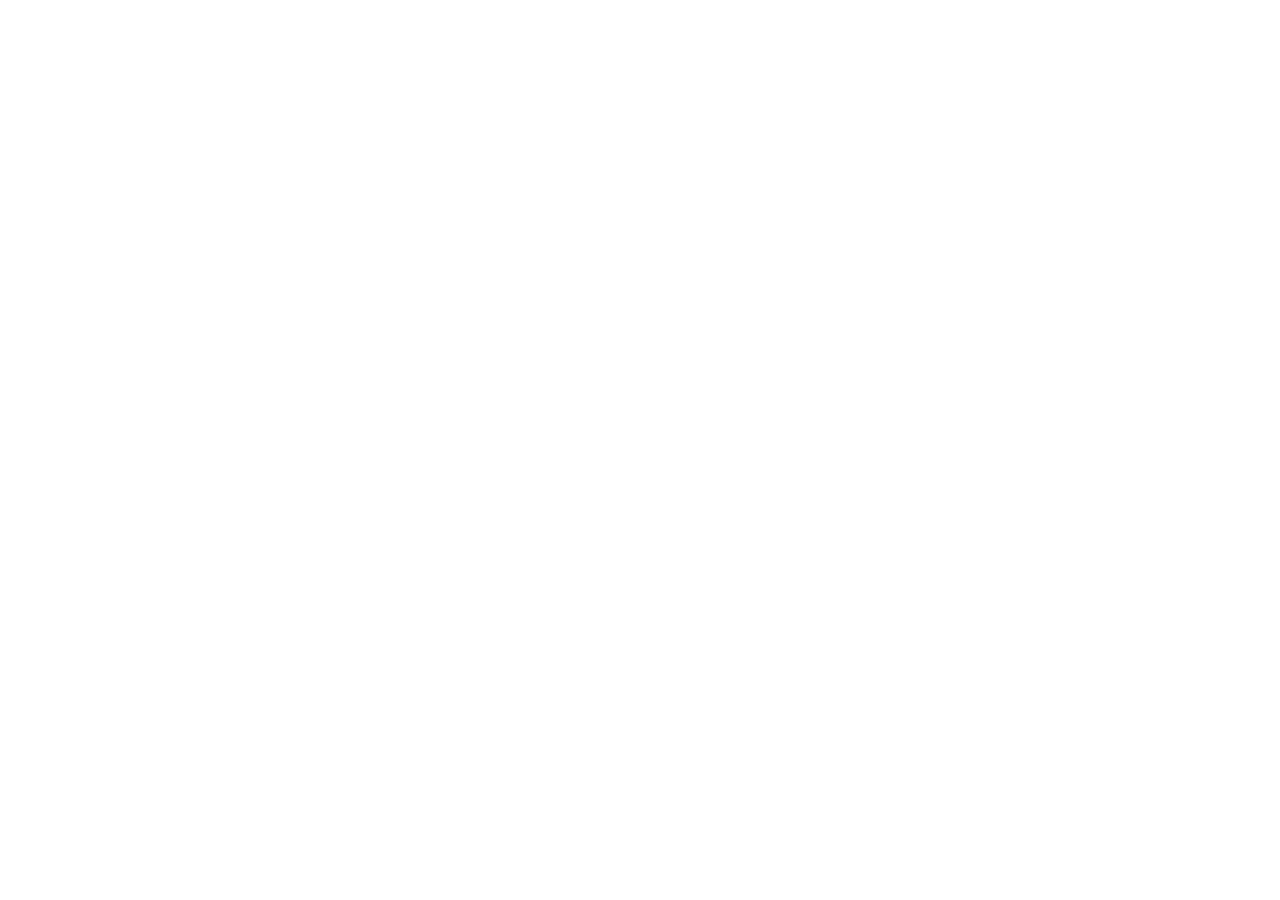
==== Index.html @ d277911b "Nouveau départ" ====
<!DOCTYPE html>
<html lang="fr">
<head>
<meta charset="UTF-8">
<meta name="viewport" content="width=device-width, initial-scale=1.0">
<title>AfriTalent — Accueil</title>
<!-- Bootstrap 5 via CDN : feuille de style -->
<link
href="https://cdn.jsdelivr.net/npm/bootstrap@5.3.0/dist/css/bootstrap.min.css"
rel="stylesheet">
<!-- Votre feuille de style personnelle -->
<link rel="stylesheet" href="css/style.css">
</head>
<body>
<!-- Le contenu de la page sera ajoute ici -->
<!-- Bootstrap 5 via CDN : script JavaScript -->
<script
src="https://cdn.jsdelivr.net/npm/bootstrap@5.3.0/dist/js/bootstrap.bundle.min.js"
></script>
<!-- Votre script JavaScript -->
<script src="js/main.js"></script>
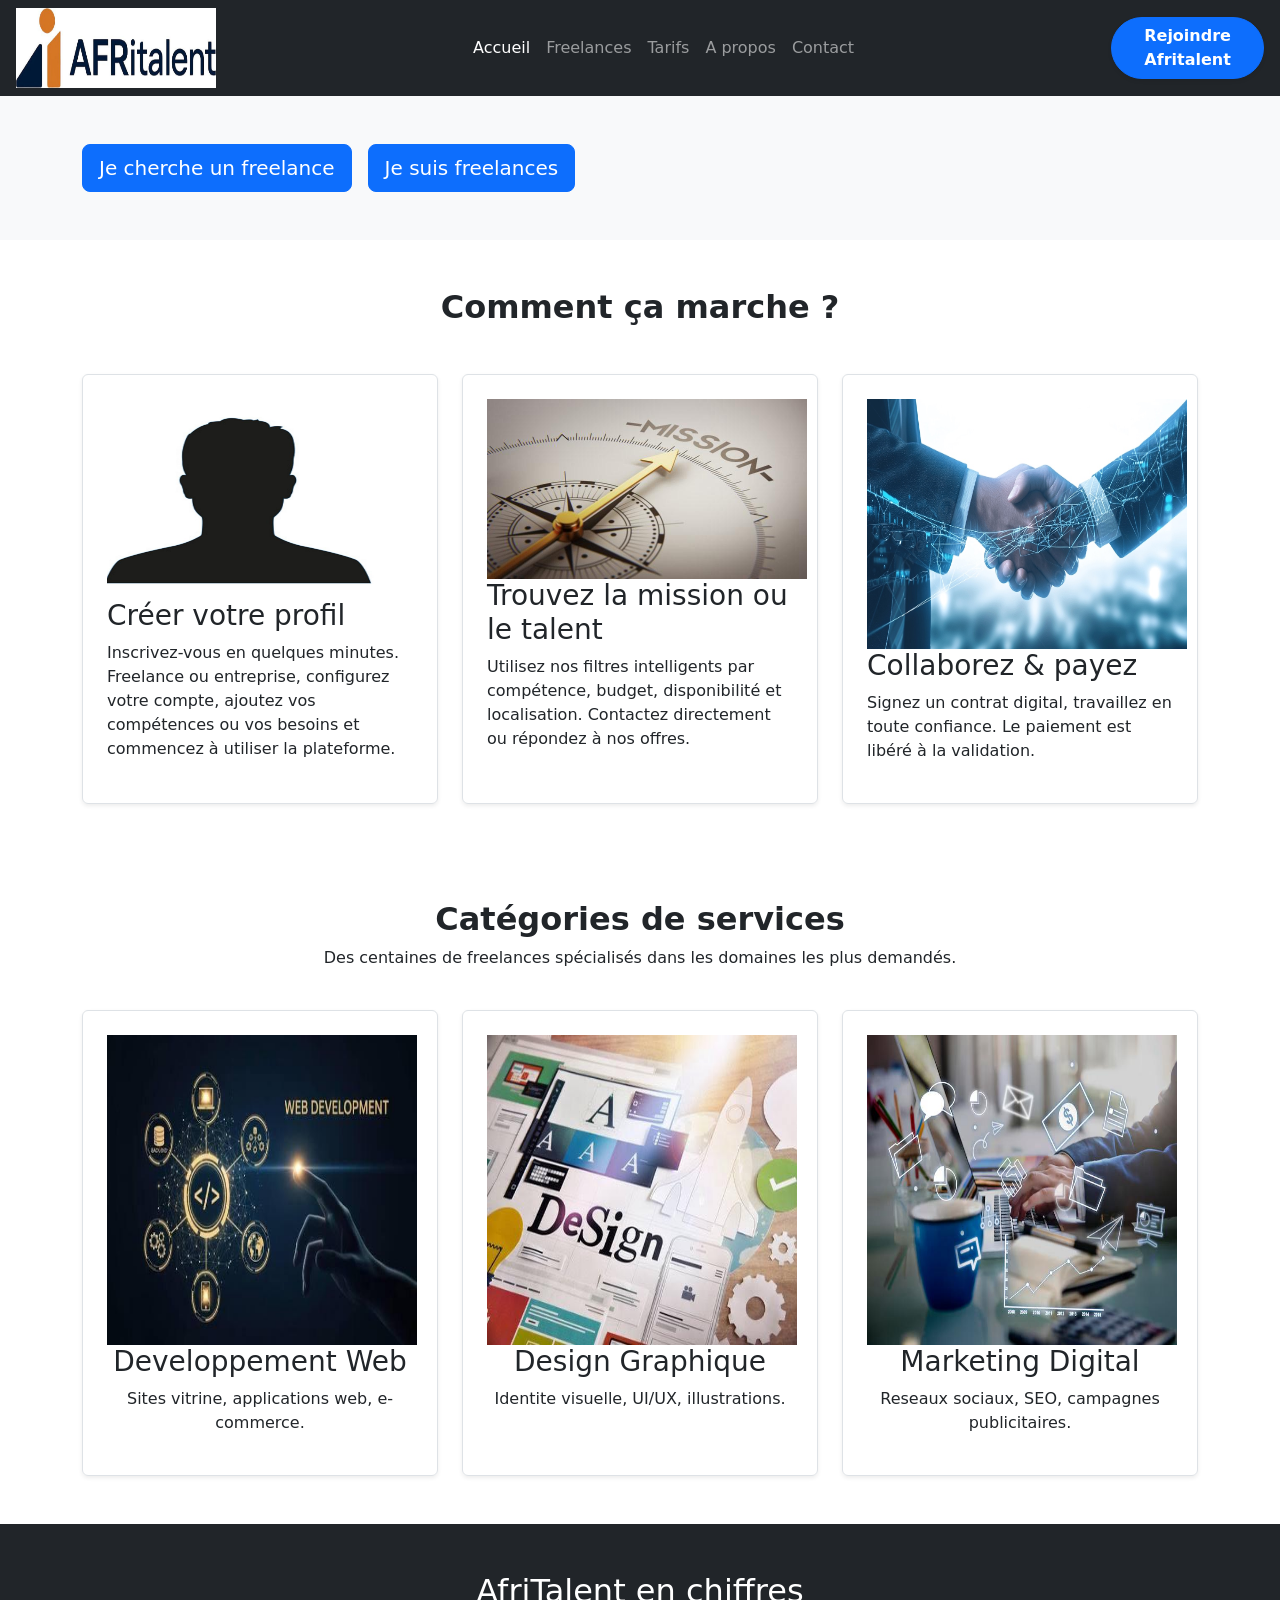
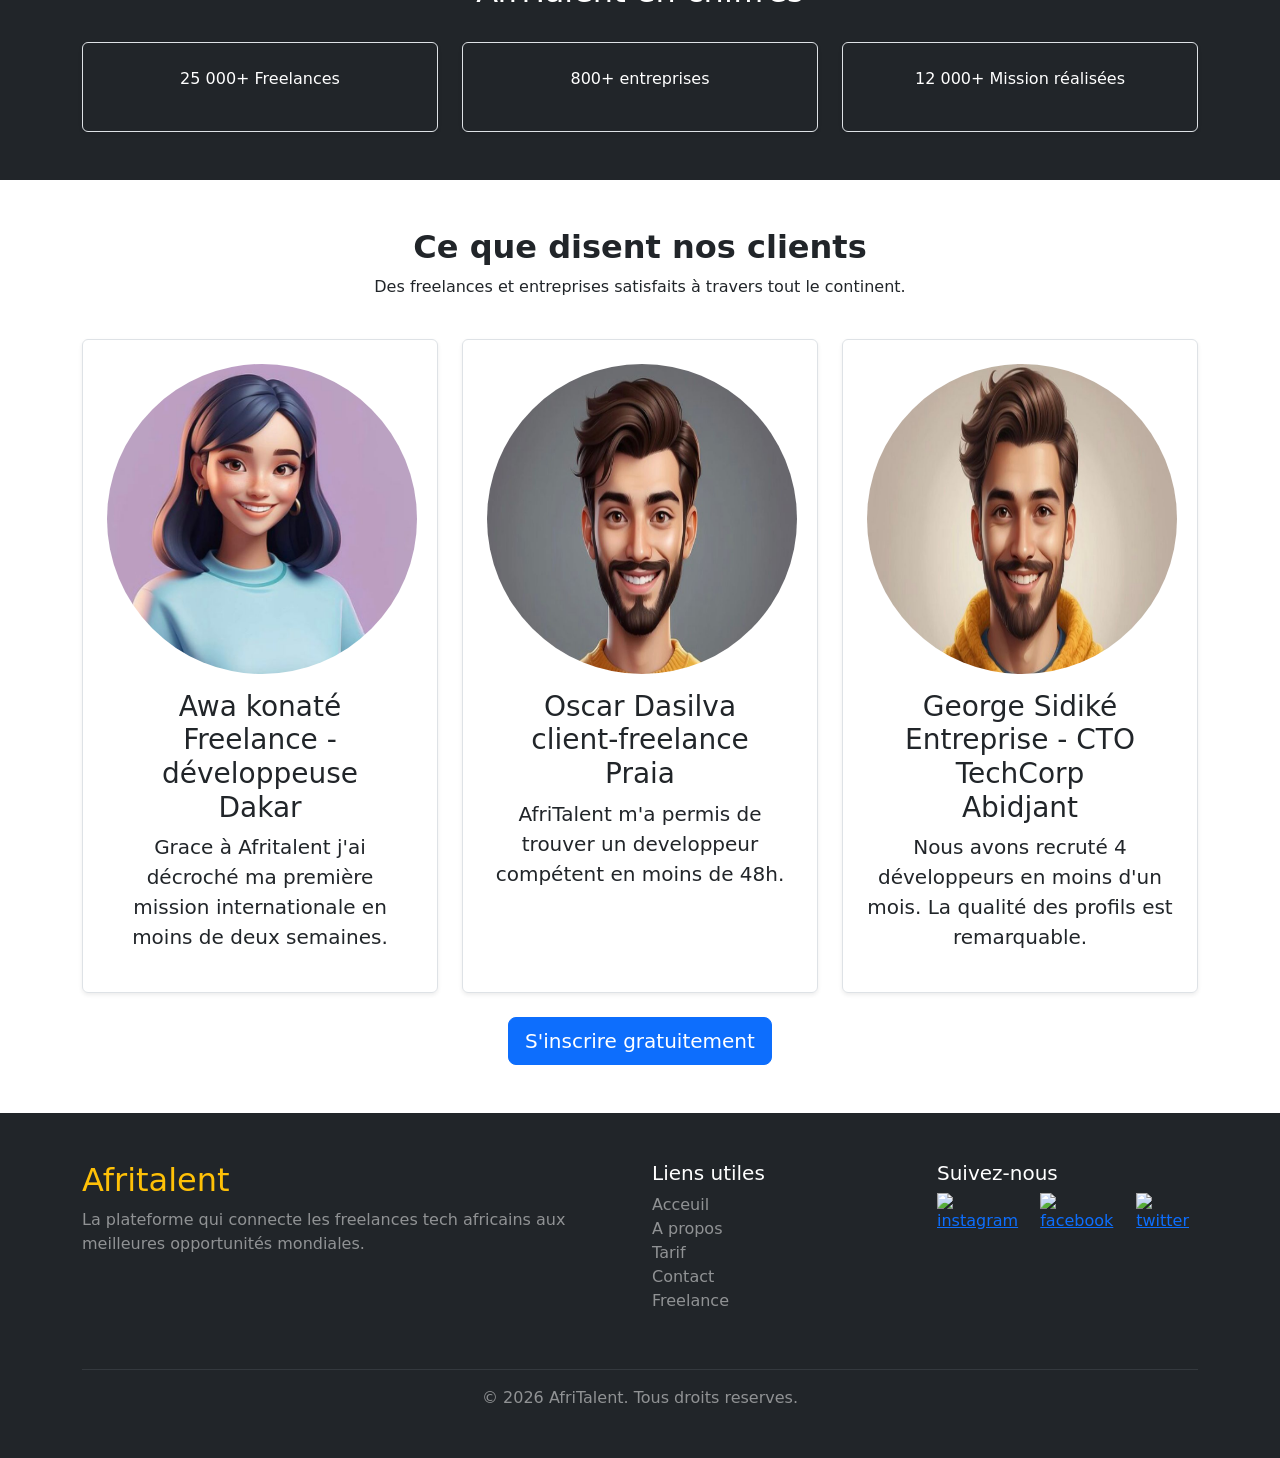
==== commit cdeb19b9: "HTML : structure complète des 5 pages avec sections et contenu texte" ====
--- a/Index.html
+++ b/Index.html
@@ -1,21 +1,249 @@
 <!DOCTYPE html>
 <html lang="fr">
-<head>
-<meta charset="UTF-8">
-<meta name="viewport" content="width=device-width, initial-scale=1.0">
-<title>AfriTalent — Accueil</title>
-<!-- Bootstrap 5 via CDN : feuille de style -->
-<link
-href="https://cdn.jsdelivr.net/npm/bootstrap@5.3.0/dist/css/bootstrap.min.css"
-rel="stylesheet">
-<!-- Votre feuille de style personnelle -->
+<head> 
+<meta charset="UTF-8"> 
+<meta name="viewport" content="width=device-width, initial-scale=1.0"> 
+<title>AfriTalent — Accueil</title> 
+<link href="https://cdn.jsdelivr.net/npm/bootstrap@5.3.0/dist/css/bootstrap.min.css" rel="stylesheet"> 
 <link rel="stylesheet" href="css/style.css">
 </head>
-<body>
-<!-- Le contenu de la page sera ajoute ici -->
-<!-- Bootstrap 5 via CDN : script JavaScript -->
-<script
-src="https://cdn.jsdelivr.net/npm/bootstrap@5.3.0/dist/js/bootstrap.bundle.min.js"
-></script>
-<!-- Votre script JavaScript -->
-<script src="js/main.js"></script>+<body> 
+
+<!-- Navigation Bootstrap commune a toutes les pages --> 
+<nav class="navbar navbar-expand-lg navbar-dark bg-dark">
+<div class="d-flex align-items-center px-3">
+        <img src="image projet/logo.jpeg" alt="image projet/logo.jpeg" width="200" height="80">
+    </div>
+<div class="container"> 
+<button class="navbar-toggler" type="button" 
+data-bs-toggle="collapse" 
+data-bs-target="#navMenu" 
+aria-controls="navMenu" 
+aria-expanded="false" 
+aria-label="Toggle navigation"> 
+<span class="navbar-toggler-icon"></span> 
+</button> 
+<div class="collapse navbar-collapse" id="navMenu"> 
+<ul class="navbar-nav mx-auto"> 
+<li class="nav-item"><a class="nav-link active" href="index.html">Accueil</a></li> 
+<li class="nav-item"><a class="nav-link" href="freelances.html">Freelances</a></li> 
+<li class="nav-item"><a class="nav-link" href="Tarif.html">Tarifs</a></li> 
+<li class="nav-item"><a class="nav-link" href="about.html">A propos</a></li> 
+<li class="nav-item"><a class="nav-link" href="contact.html">Contact</a></li> 
+</ul> 
+</div> 
+</div>
+  
+<div class="px-3">
+        <a href="#" class="btn btn-primary fw-semibold px-4 rounded-pill shadow-sm">Rejoindre Afritalent</a>
+    </div>
+</nav> 
+
+<!-- Contenu principal --> 
+<main> 
+
+<!-- Section Hero : accroche principale --> 
+<section id="hero" class="py-5 bg-light">
+    <div class="container">
+        <div class="row align-items-center g-4">
+
+            <!-- Boutons à gauche -->
+            <div class="col-md-6">
+                <div class="d-flex gap-3">
+                    <a href="freelances.html" class="btn btn-primary btn-lg">Je cherche un freelance</a> 
+                    <button class="btn btn-primary btn-lg">Je suis   freelances</button>
+                </div>
+            </div>
+
+            <!-- Image à droite -->
+            <div class="col-md-6 text-center">
+                <img src="C:\Users\hp\OneDrive\Desktop\image projet\utilisateur2.jpeg" alt="" class="img-fluid rounded">
+            </div>
+
+        </div>
+    </div>
+</section>
+
+<!-- Section Comment ça marche -->
+<section id="comment-ca-marche" class="py-5">
+    <div class="container">
+        <h2 class="text-center mb-4"><strong>Comment ça marche ?</strong></h2>
+        <div class="row g-4 mt-2">
+            <div class="col-md-4">
+                <div class="border rounded p-4 h-100 shadow-sm">
+                    <div>
+                        <img src="image projet/avatar.jpeg" alt="image projet/avatar.jpeg"height="200" width="280">
+                    </div>
+                <h3>Créer votre profil</h3> 
+                <p>Inscrivez-vous en quelques minutes. Freelance ou entreprise, configurez votre compte, ajoutez vos compétences ou vos besoins et commencez à utiliser la plateforme.</p>
+                </div>
+            </div>
+            <div class="col-md-4">
+                        <div class="border rounded p-4 h-100 shadow-sm">
+                            <div>
+                                <img src="image projet/mission.jpeg" alt="image projet/mission.jpeg"widht="200"height="180">
+                            </div>
+                    
+                <h3>Trouvez la mission ou le talent</h3>
+                <p>Utilisez nos filtres intelligents par compétence, budget, disponibilité et localisation. Contactez directement ou répondez à nos offres.</p>
+                </div>
+            </div>
+            <div class="col-md-4">
+                
+                <div class="border rounded p-4 h-100 shadow-sm">
+                    <div>
+                    <img src="image projet/colloboration.png" alt="image projet/colloboration.png"width="320"height="250">
+                </div>
+                <h3>Collaborez &amp; payez</h3>
+                <p>Signez un contrat digital, travaillez en toute confiance. Le paiement est libéré à la validation.</p>
+                </div>
+            </div>
+        </div>
+    </div>
+</section> 
+
+<!-- Section Services --> 
+<section id="services" class="py-5"> 
+<div class="container text-center">
+
+<h2><strong>Catégories de services</strong></h2> 
+<p>Des centaines de freelances spécialisés dans les domaines les plus demandés.</p>
+<div class="row g-4 mt-2"> 
+<div class="col-md-4"> 
+<div class="border rounded p-4 h-100 shadow-sm">
+    <div>
+        <img src="image projet/web dev.jpeg" alt="image projet/web dev.jpeg"width="310"height="310">
+    </div>
+<h3>Developpement Web</h3> 
+<p>Sites vitrine, applications web, e-commerce.</p> 
+</div>
+</div> 
+<div class="col-md-4"> 
+<div class="border rounded p-4 h-100 shadow-sm">
+    <div>
+        <img src="image projet/design.jpeg" alt="image projet/design.jpeg"width="310"height="310">
+    </div>
+<h3>Design Graphique</h3> 
+<p>Identite visuelle, UI/UX, illustrations.</p> 
+</div>
+</div> 
+<div class="col-md-4"> 
+<div class="border rounded p-4 h-100 shadow-sm">
+    <div>
+        <img src="image projet/marketing.jpeg" alt="image projet/marketing.jpeg"width="310"height="310">
+    </div>
+<h3>Marketing Digital</h3> 
+<p>Reseaux sociaux, SEO, campagnes publicitaires.</p> 
+</div>
+</div> 
+</div> 
+</div> 
+</section> 
+
+<!-- Section Statistiques --> 
+<section id="statistiques" class="py-5 bg-dark text-white"> 
+<div class="container"> 
+<h2 class="text-center">AfriTalent en chiffres</h2> 
+<div class="row text-center g-4 mt-2"> 
+<div class="col-md-4"><div class="border rounded p-4 h-100 shadow-sm"><p>25 000+ Freelances</p></div></div> 
+<div class="col-md-4"><div class="border rounded p-4 h-100 shadow-sm"><p>800+ entreprises</p></div></div> 
+<div class="col-md-4"><div class="border rounded p-4 h-100 shadow-sm"><p>12 000+ Mission réalisées</p></div></div> 
+</div> 
+</div> 
+</section> 
+
+<!-- Section Temoignages --> 
+<section id="temoignages" class="py-5"> 
+<div class="container text-center"> 
+<h2><strong>Ce que disent nos clients</strong></h2> 
+<p>Des freelances et entreprises satisfaits à travers tout le continent.</p>
+<blockquote class="blockquote">
+    <div class="row g-4 mt-2">
+        <div class="col-md-4">
+            <div class="border rounded p-4 h-100 shadow-sm">
+                <div>
+                    <img src="image projet/user3.jpeg" alt="image projet/user3.jpeg"width="310" height="310" class="rounded-circle mb-3">
+                </div>
+            <h3>Awa konaté <br> Freelance - développeuse <br> Dakar</h3>
+            <p>Grace à Afritalent j'ai décroché ma première mission internationale en moins de deux semaines.</p>
+            </div>
+        </div>
+        <div class="col-md-4">
+          
+            <div class="border rounded p-4 h-100 shadow-sm">
+                  <div>
+                <img src="image projet/user4.jpeg" alt="image projet/user4.jpeg"width="310" height="310" class="rounded-circle mb-3">
+            </div>
+            <h3>Oscar Dasilva <br> client-freelance <br> Praia</h3>
+            <p>AfriTalent m'a permis de trouver un developpeur compétent en moins de 48h.</p>
+            </div>
+        </div>
+        <div class="col-md-4">
+            <div class="border rounded p-4 h-100 shadow-sm">
+                <div>
+                    <img src="image projet/user2.jpeg" alt="image projet/user2.jpeg"width="310" height="310"class="rounded-circle mb-3" >
+                </div>
+            <h3>George  Sidiké <br> Entreprise - CTO TechCorp <br> Abidjant</h3>
+            <p>Nous avons recruté 4 développeurs en moins d'un mois. La qualité des profils est remarquable.</p>
+            </div>
+        </div>
+    </div>
+</blockquote>
+<div class="mt-4">
+        <button class="btn btn-primary btn-lg">S'inscrire gratuitement</button>
+    </div>
+</div>    
+</section>
+
+</main> 
+
+<!-- Pied de page --> 
+<footer class="bg-dark text-white py-5"> 
+<div class="container">
+    <div class="row">
+
+        <!-- AfriTalent description - pas en grid interne -->
+        <div class="col-lg-6 mb-4">
+            <h2 class="text-warning">Afritalent</h2>
+            <p class="text-white-50">La plateforme qui connecte les freelances tech africains aux meilleures opportunités mondiales.</p>
+        </div>
+
+        <!-- Liens utiles - pas en grid interne -->
+        <div class="col-lg-3 mb-4">
+            <h3 class="h5">Liens utiles</h3>
+            <ul class="list-unstyled">
+                <li><a href="Index.html" class="text-white-50 text-decoration-none">Acceuil</a></li>
+                <li><a href="About.html" class="text-white-50 text-decoration-none">A propos</a></li>
+                <li><a href="Tarif.html" class="text-white-50 text-decoration-none">Tarif</a></li>
+                <li><a href="Contact.html" class="text-white-50 text-decoration-none">Contact</a></li>
+                <li><a href="Freelances.html" class="text-white-50 text-decoration-none">Freelance</a></li>
+            </ul>
+        </div>
+
+        <!-- Réseaux sociaux -->
+        <div class="col-lg-3 mb-4">
+            <h3 class="h5">Suivez-nous</h3>
+            <div class="d-flex gap-3 mt-2">
+                <a href="https://www.instagram.com" target="_blank">
+                    <img src="https://tse4.mm.bing.net/th/id/OIP.JtmXSh_uyZBaTg1eXd-NtgHaHa?rs=1&pid=ImgDetMain&o=7&rm=3" alt="instagram" width="28" height="28">
+                </a>
+                <a href="https://www.facebook.com" target="_blank">
+                    <img src="https://static.vecteezy.com/system/resources/previews/025/734/144/non_2x/social-media-icon-free-png.png" alt="facebook" width="28" height="28">
+                </a>
+                <a href="https://www.twitter.com" target="_blank">
+                    <img src="https://static.vecteezy.com/system/resources/previews/018/930/745/original/twitter-logo-twitter-icon-transparent-free-free-png.png" alt="twitter" width="28" height="28">
+                </a>
+            </div>
+        </div>
+
+    </div>
+    <hr class="border-secondary">
+    <p class="text-center text-white-50 mb-0">&copy; 2026 AfriTalent. Tous droits reserves.</p> 
+</div>
+</footer> 
+
+<script src="https://cdn.jsdelivr.net/npm/bootstrap@5.3.0/dist/js/bootstrap.bundle.min.js"></script> 
+<script src="js/main.js"></script>
+
+</body>
+</html>
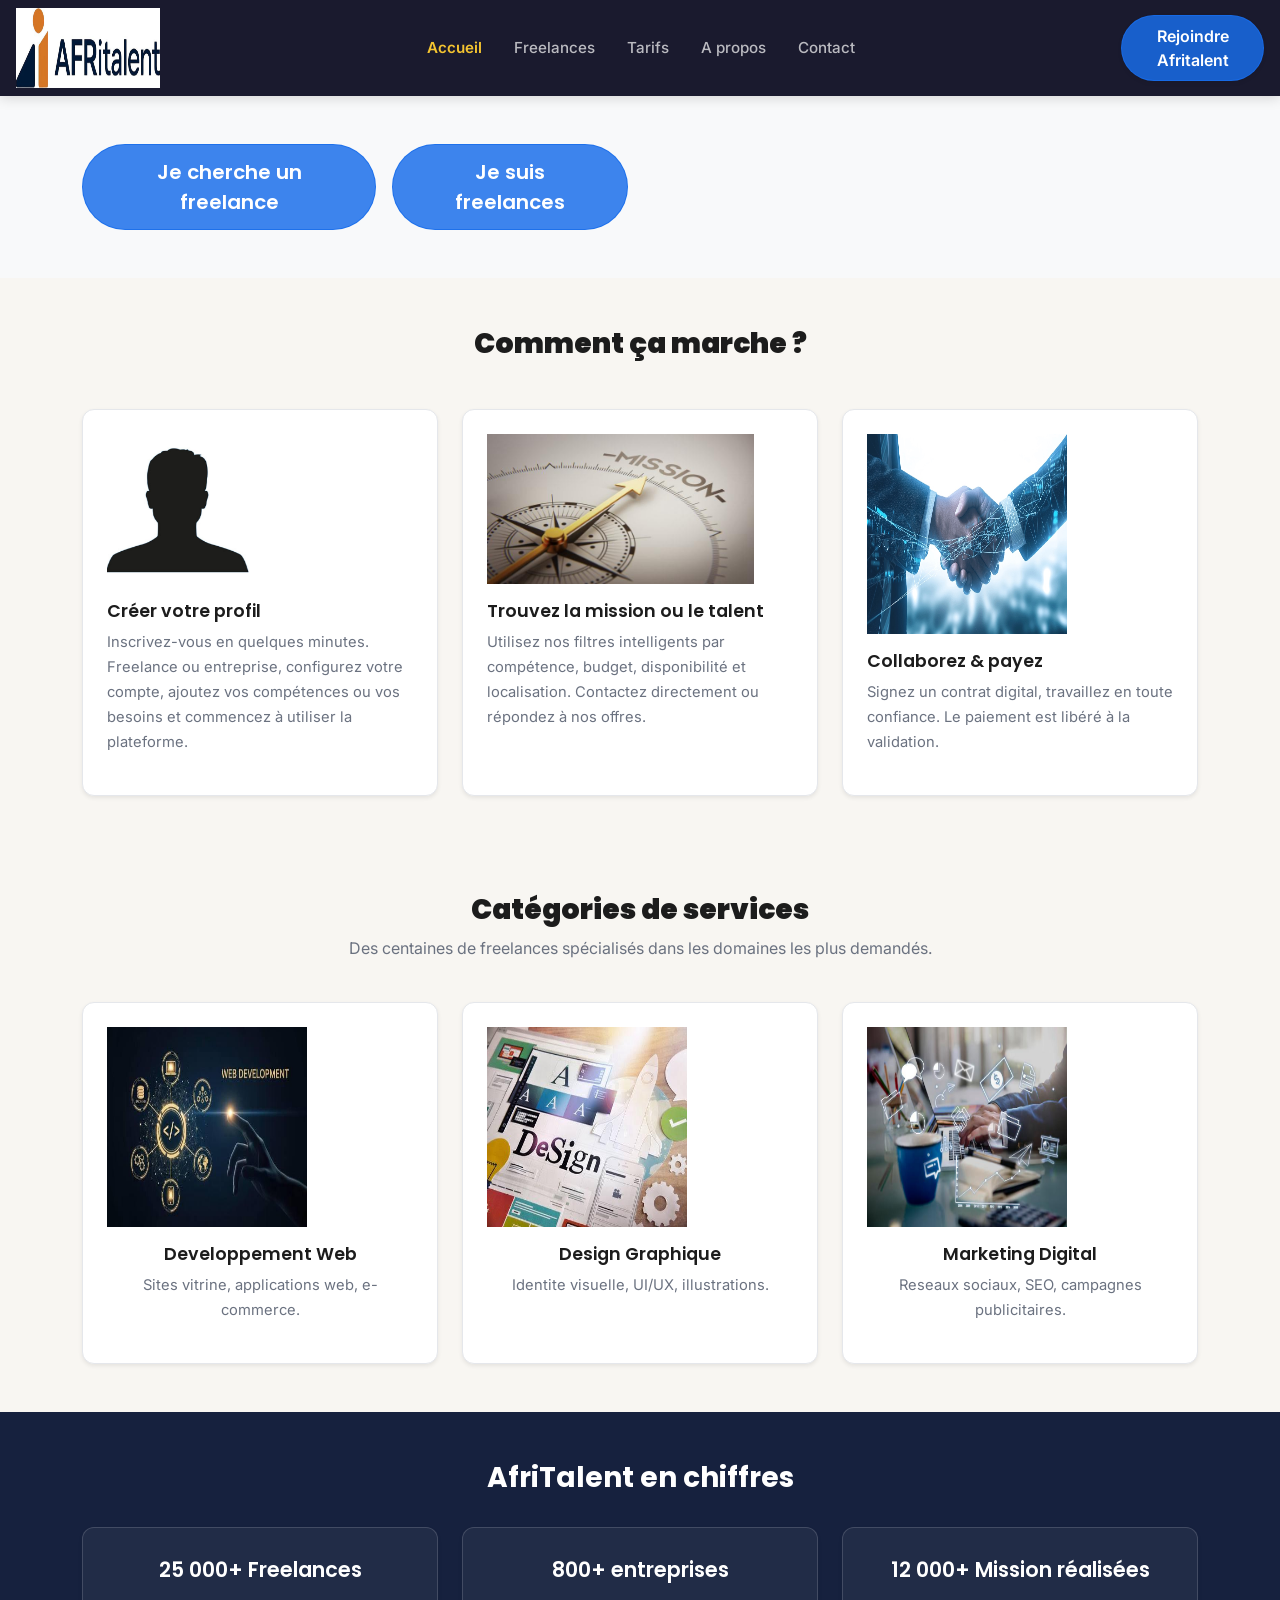
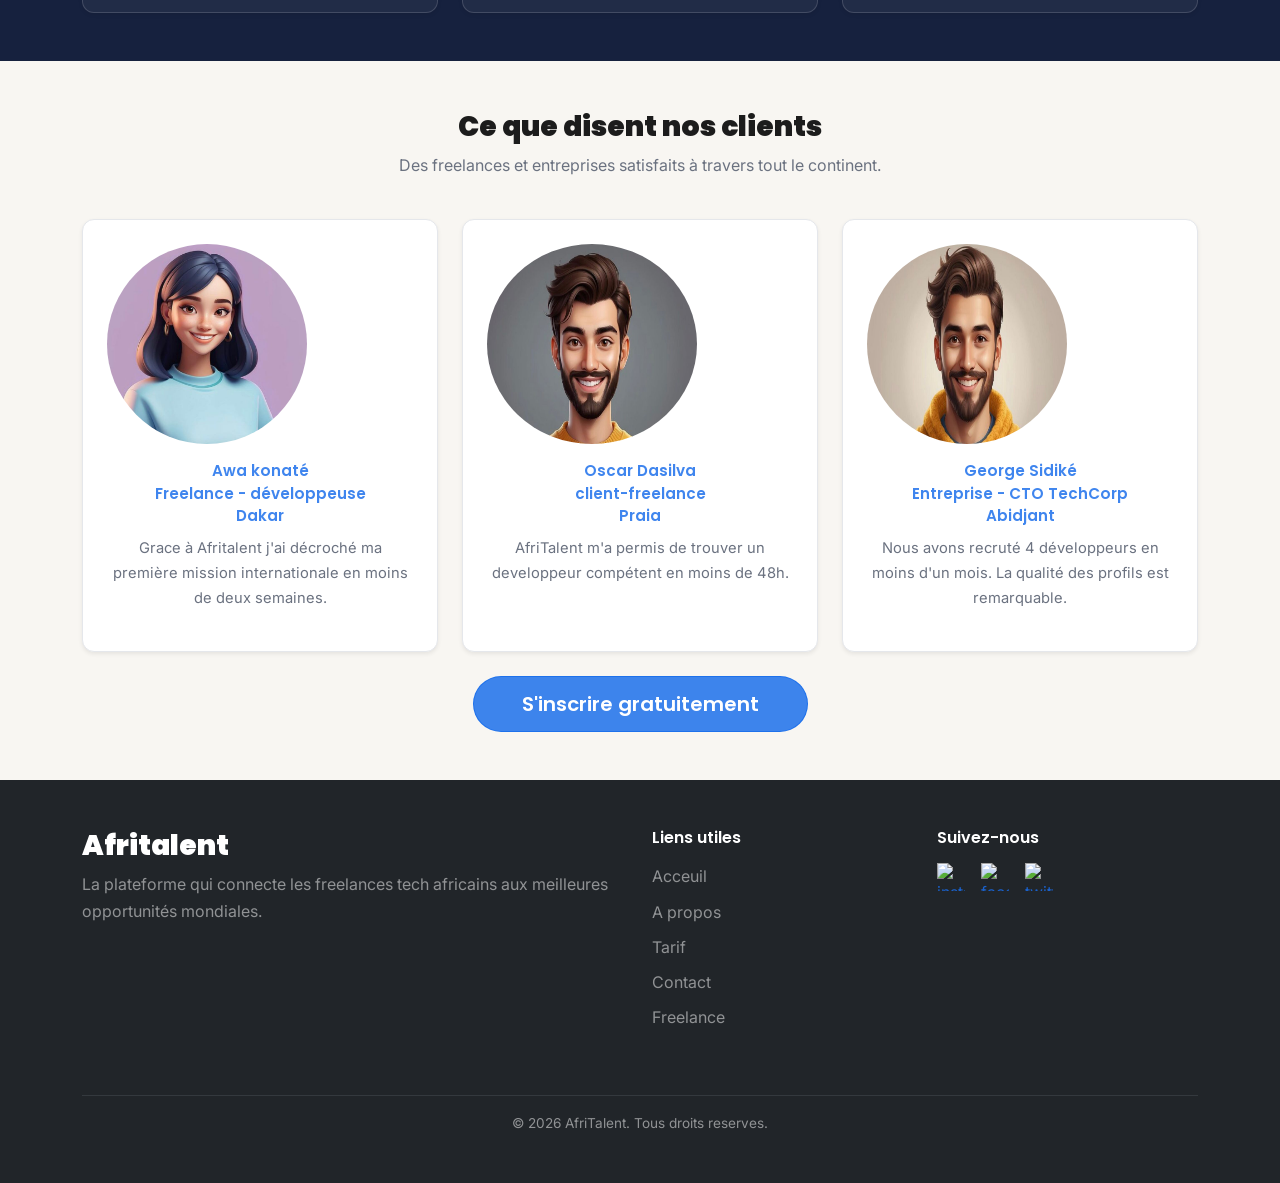
==== commit 35ac0a4d: "Mon message de commit" ====
--- a/Index.html
+++ b/Index.html
@@ -66,33 +66,42 @@
 
 <!-- Section Comment ça marche -->
 <section id="comment-ca-marche" class="py-5">
+    
     <div class="container">
-        <h2 class="text-center mb-4"><strong>Comment ça marche ?</strong></h2>
+        <h2 class="text-center mb-4"><strong >Comment ça marche ?</strong></h2>
         <div class="row g-4 mt-2">
             <div class="col-md-4">
                 <div class="border rounded p-4 h-100 shadow-sm">
-                    <div>
-                        <img src="image projet/avatar.jpeg" alt="image projet/avatar.jpeg"height="200" width="280">
+                    <div class="gird">
+                    <div class="profil">
+                    
+                        
+                        <img src="image projet/avatar.jpeg" alt="image projet/avatar.jpeg"height="150" width="150">
                     </div>
                 <h3>Créer votre profil</h3> 
                 <p>Inscrivez-vous en quelques minutes. Freelance ou entreprise, configurez votre compte, ajoutez vos compétences ou vos besoins et commencez à utiliser la plateforme.</p>
                 </div>
             </div>
+            </div>
+            
             <div class="col-md-4">
-                        <div class="border rounded p-4 h-100 shadow-sm">
-                            <div>
-                                <img src="image projet/mission.jpeg" alt="image projet/mission.jpeg"widht="200"height="180">
-                            </div>
-                    
+                <div class="border rounded p-4 h-100 shadow-sm">
+                    <div class="gird">
+                    <div>
+                              
+                      <img src="image projet/mission.jpeg" alt="image projet/mission.jpeg"widht="150"height="150">
+                      </div>
+                            
                 <h3>Trouvez la mission ou le talent</h3>
                 <p>Utilisez nos filtres intelligents par compétence, budget, disponibilité et localisation. Contactez directement ou répondez à nos offres.</p>
                 </div>
             </div>
+            </div>
             <div class="col-md-4">
-                
                 <div class="border rounded p-4 h-100 shadow-sm">
-                    <div>
-                    <img src="image projet/colloboration.png" alt="image projet/colloboration.png"width="320"height="250">
+                    <div class="gird">
+                    <div class="profil">
+                    <img src="image projet/colloboration.png" alt="image projet/colloboration.png"width="200"height="200">
                 </div>
                 <h3>Collaborez &amp; payez</h3>
                 <p>Signez un contrat digital, travaillez en toute confiance. Le paiement est libéré à la validation.</p>
@@ -100,50 +109,60 @@
             </div>
         </div>
     </div>
+    </div>
+    
 </section> 
 
 <!-- Section Services --> 
 <section id="services" class="py-5"> 
 <div class="container text-center">
+    
 
 <h2><strong>Catégories de services</strong></h2> 
 <p>Des centaines de freelances spécialisés dans les domaines les plus demandés.</p>
 <div class="row g-4 mt-2"> 
 <div class="col-md-4"> 
 <div class="border rounded p-4 h-100 shadow-sm">
+    <div class="gird">
     <div>
-        <img src="image projet/web dev.jpeg" alt="image projet/web dev.jpeg"width="310"height="310">
+        <img src="image projet/web dev.jpeg" alt="image projet/web dev.jpeg"width="200"height="200">
     </div>
 <h3>Developpement Web</h3> 
 <p>Sites vitrine, applications web, e-commerce.</p> 
 </div>
 </div> 
+</div>
 <div class="col-md-4"> 
 <div class="border rounded p-4 h-100 shadow-sm">
+    <div class="gird">
     <div>
-        <img src="image projet/design.jpeg" alt="image projet/design.jpeg"width="310"height="310">
+        <img src="image projet/design.jpeg" alt="image projet/design.jpeg"width="200"height="200">
     </div>
 <h3>Design Graphique</h3> 
 <p>Identite visuelle, UI/UX, illustrations.</p> 
 </div>
 </div> 
+</div>
 <div class="col-md-4"> 
 <div class="border rounded p-4 h-100 shadow-sm">
+    <div class="gird">
     <div>
-        <img src="image projet/marketing.jpeg" alt="image projet/marketing.jpeg"width="310"height="310">
+        <img src="image projet/marketing.jpeg" alt="image projet/marketing.jpeg"width="200"height="200">
     </div>
 <h3>Marketing Digital</h3> 
 <p>Reseaux sociaux, SEO, campagnes publicitaires.</p> 
 </div>
 </div> 
 </div> 
+</div> 
+</div>
 </div> 
 </section> 
 
 <!-- Section Statistiques --> 
 <section id="statistiques" class="py-5 bg-dark text-white"> 
 <div class="container"> 
-<h2 class="text-center">AfriTalent en chiffres</h2> 
+<h2 class="text-center" style="color:white;">AfriTalent en chiffres</h2> 
 <div class="row text-center g-4 mt-2"> 
 <div class="col-md-4"><div class="border rounded p-4 h-100 shadow-sm"><p>25 000+ Freelances</p></div></div> 
 <div class="col-md-4"><div class="border rounded p-4 h-100 shadow-sm"><p>800+ entreprises</p></div></div> 
@@ -161,31 +180,38 @@
     <div class="row g-4 mt-2">
         <div class="col-md-4">
             <div class="border rounded p-4 h-100 shadow-sm">
+                <div class="gird">
                 <div>
-                    <img src="image projet/user3.jpeg" alt="image projet/user3.jpeg"width="310" height="310" class="rounded-circle mb-3">
+                    <img src="image projet/user3.jpeg" alt="image projet/user3.jpeg"width="200" height="200" class="rounded-circle mb-3">
                 </div>
             <h3>Awa konaté <br> Freelance - développeuse <br> Dakar</h3>
             <p>Grace à Afritalent j'ai décroché ma première mission internationale en moins de deux semaines.</p>
             </div>
+        </div>
         </div>
         <div class="col-md-4">
           
             <div class="border rounded p-4 h-100 shadow-sm">
+                <div class="gird">
                   <div>
-                <img src="image projet/user4.jpeg" alt="image projet/user4.jpeg"width="310" height="310" class="rounded-circle mb-3">
+                <img src="image projet/user4.jpeg" alt="image projet/user4.jpeg"width="210" height="200" class="rounded-circle mb-3">
             </div>
             <h3>Oscar Dasilva <br> client-freelance <br> Praia</h3>
             <p>AfriTalent m'a permis de trouver un developpeur compétent en moins de 48h.</p>
             </div>
         </div>
+        </div>
         <div class="col-md-4">
             <div class="border rounded p-4 h-100 shadow-sm">
+                <div class="gird">
+                                 
                 <div>
-                    <img src="image projet/user2.jpeg" alt="image projet/user2.jpeg"width="310" height="310"class="rounded-circle mb-3" >
+                    <img src="image projet/user2.jpeg" alt="image projet/user2.jpeg"width="200" height="200"class="rounded-circle mb-3" >
                 </div>
             <h3>George  Sidiké <br> Entreprise - CTO TechCorp <br> Abidjant</h3>
             <p>Nous avons recruté 4 développeurs en moins d'un mois. La qualité des profils est remarquable.</p>
             </div>
+        </div>
         </div>
     </div>
 </blockquote>
@@ -204,7 +230,7 @@
 
         <!-- AfriTalent description - pas en grid interne -->
         <div class="col-lg-6 mb-4">
-            <h2 class="text-warning">Afritalent</h2>
+            <h2 class="text-warning"><strong style="color: white;">Afritalent</strong></h2>
             <p class="text-white-50">La plateforme qui connecte les freelances tech africains aux meilleures opportunités mondiales.</p>
         </div>
 
--- a/css/style.css
+++ b/css/style.css
@@ -0,0 +1,238 @@
+@import url('https://fonts.googleapis.com/css2?family=Poppins:wght@400;600;700&family=Inter:wght@400;500;600&display=swap');
+
+:root {
+  --couleur-primaire:    #196debd5;
+  --couleur-secondaire:  #1A1A2E;
+  --couleur-accent:      #F4C430;
+  --couleur-fond:        #F8F6F2;
+  --couleur-carte:       #FFFFFF;
+  --couleur-fond-sombre: #16213E;
+  --couleur-texte:       #1C1C1C;
+  --couleur-texte-doux:  #6B7280;
+  --couleur-texte-clair: rgba(255,255,255,0.70);
+
+  --police-titres: 'Poppins', sans-serif;
+  --police-texte:  'Inter',   sans-serif;
+
+  --espace-petit:  0.5rem;
+  --espace-moyen:  1rem;
+  --espace-grand:  2rem;
+  --espace-xl:     3rem;
+
+  --arrondi-btn:   50px;
+  --arrondi-carte: 12px;
+  --ombre-carte:   0 4px 16px rgba(0,0,0,0.08);
+  --ombre-nav:     0 2px 12px rgba(0,0,0,0.15);
+}
+
+*, *::before, *::after {
+  margin: 0;
+  padding: 0;
+  box-sizing: border-box;
+}
+
+body {
+  font-family: var(--police-texte);
+  font-size: 16px;
+  color: var(--couleur-texte);
+  background-color: var(--couleur-fond);
+  line-height: 1.7;
+}
+
+h1, h2, h3, h4, h5, h6 {
+  font-family: var(--police-titres);
+  color: var(--couleur-texte);
+  line-height: 1.25;
+  margin-bottom: var(--espace-petit);
+}
+
+h1 { font-size: 2.5rem;  font-weight: 700; }
+h2 { font-size: 1.75rem; font-weight: 700; }
+h3 { font-size: 1.25rem; font-weight: 600; }
+
+p {
+  margin-bottom: var(--espace-moyen);
+  color: var(--couleur-texte-doux);
+}
+
+a {
+  color: var(--couleur-primaire);
+  text-decoration: none;
+  transition: color 0.2s ease;
+}
+
+a:hover { color: var(--couleur-accent); }
+
+img { max-width: 100%; display: block; }
+
+ul, ol { list-style: none; padding: 0; margin: 0; }
+
+.navbar {
+  background-color: var(--couleur-secondaire) !important;
+  box-shadow: var(--ombre-nav);
+  padding-top: var(--espace-petit);
+  padding-bottom: var(--espace-petit);
+  font-family: var(--police-texte);
+}
+
+.navbar-brand {
+  font-family: var(--police-titres);
+  font-size: 1.5rem;
+  font-weight: 700;
+  color: var(--couleur-accent) !important;
+}
+
+.navbar .nav-link {
+  font-size: 0.95rem;
+  font-weight: 500;
+  color: var(--couleur-texte-clair) !important;
+  padding: var(--espace-petit) var(--espace-moyen) !important;
+  border-radius: var(--arrondi-carte);
+  transition: background-color 0.2s ease, color 0.2s ease;
+}
+
+.navbar .nav-link:hover {
+  color: var(--couleur-accent) !important;
+  background-color: rgba(244, 196, 48, 0.1);
+}
+
+.navbar .nav-link.active {
+  color: var(--couleur-accent) !important;
+  font-weight: 600;
+}
+
+.navbar .btn-primary {
+  background-color: var(--couleur-primaire) !important;
+  border-color: var(--couleur-primaire) !important;
+  font-weight: 600;
+  border-radius: var(--arrondi-btn);
+  padding: var(--espace-petit) var(--espace-grand);
+  transition: background-color 0.2s ease, transform 0.15s ease;
+}
+
+.navbar .btn-primary:hover {
+  background-color: var(--couleur-accent) !important;
+  border-color: var(--couleur-accent) !important;
+  transform: translateY(-1px);
+}
+
+#hero {
+  background-color: var(--couleur-carte);
+  padding: var(--espace-xl) 0;
+}
+
+#hero .btn-primary,
+#temoignages .btn-primary {
+  background-color: var(--couleur-primaire);
+  border-color: var(--couleur-primaire);
+  border-radius: var(--arrondi-btn);
+  font-family: var(--police-titres);
+  font-weight: 600;
+  padding: 0.75rem var(--espace-grand);
+  transition: background-color 0.2s ease, transform 0.15s ease;
+}
+
+#hero .btn-primary:hover,
+#temoignages .btn-primary:hover {
+  background-color: var(--couleur-accent);
+  border-color: var(--couleur-accent);
+  transform: translateY(-2px);
+}
+
+.border.rounded {
+  border-color: #E5E7EB !important;
+  border-radius: var(--arrondi-carte) !important;
+  box-shadow: var(--ombre-carte);
+  background-color: var(--couleur-carte);
+  transition: transform 0.2s ease, box-shadow 0.2s ease;
+}
+
+.border.rounded:hover {
+  transform: translateY(-4px);
+  box-shadow: 0 8px 24px rgba(0,0,0,0.12);
+}
+
+.border.rounded h3 {
+  font-size: 1.1rem;
+  font-weight: 600;
+  color: var(--couleur-texte);
+  margin-top: var(--espace-moyen);
+  margin-bottom: var(--espace-petit);
+}
+
+.border.rounded p {
+  font-size: 0.92rem;
+  color: var(--couleur-texte-doux);
+}
+
+#statistiques {
+  background-color: var(--couleur-fond-sombre) !important;
+}
+
+#statistiques h2 {
+  color: var(--couleur-accent);
+}
+
+#statistiques p {
+  font-family: var(--police-titres);
+  font-size: 1.3rem;
+  font-weight: 600;
+  color: #FFFFFF;
+  margin: 0;
+}
+
+#statistiques .border.rounded {
+  background-color: rgba(255,255,255,0.05);
+  border-color: rgba(255,255,255,0.15) !important;
+  box-shadow: none;
+}
+
+#statistiques .border.rounded:hover {
+  background-color: rgba(244,196,48,0.1);
+}
+
+#temoignages { background-color: var(--couleur-fond); }
+
+#temoignages h3 {
+  font-size: 0.95rem;
+  font-weight: 600;
+  color: var(--couleur-primaire);
+  line-height: 1.5;
+  margin-top: var(--espace-moyen);
+}
+
+#temoignages .btn-primary {
+  padding: 0.75rem var(--espace-xl);
+}
+
+footer {
+  background-color: var(--couleur-secondaire) !important;
+  font-family: var(--police-texte);
+}
+
+footer h2 {
+  font-family: var(--police-titres);
+  color: var(--couleur-accent) !important;
+  font-size: 1.75rem;
+}
+
+footer h3, footer .h5 {
+  font-family: var(--police-titres);
+  color: #FFFFFF;
+  font-size: 1rem;
+  font-weight: 600;
+  margin-bottom: var(--espace-moyen);
+}
+
+footer a.text-white-50:hover {
+  color: var(--couleur-accent) !important;
+}
+
+footer .list-unstyled li { margin-bottom: var(--espace-petit); }
+
+footer hr {
+  border-color: rgba(255,255,255,0.15) !important;
+  margin: var(--espace-grand) 0 var(--espace-moyen);
+}
+
+footer .text-white-50.mb-0 { font-size: 0.85rem; }
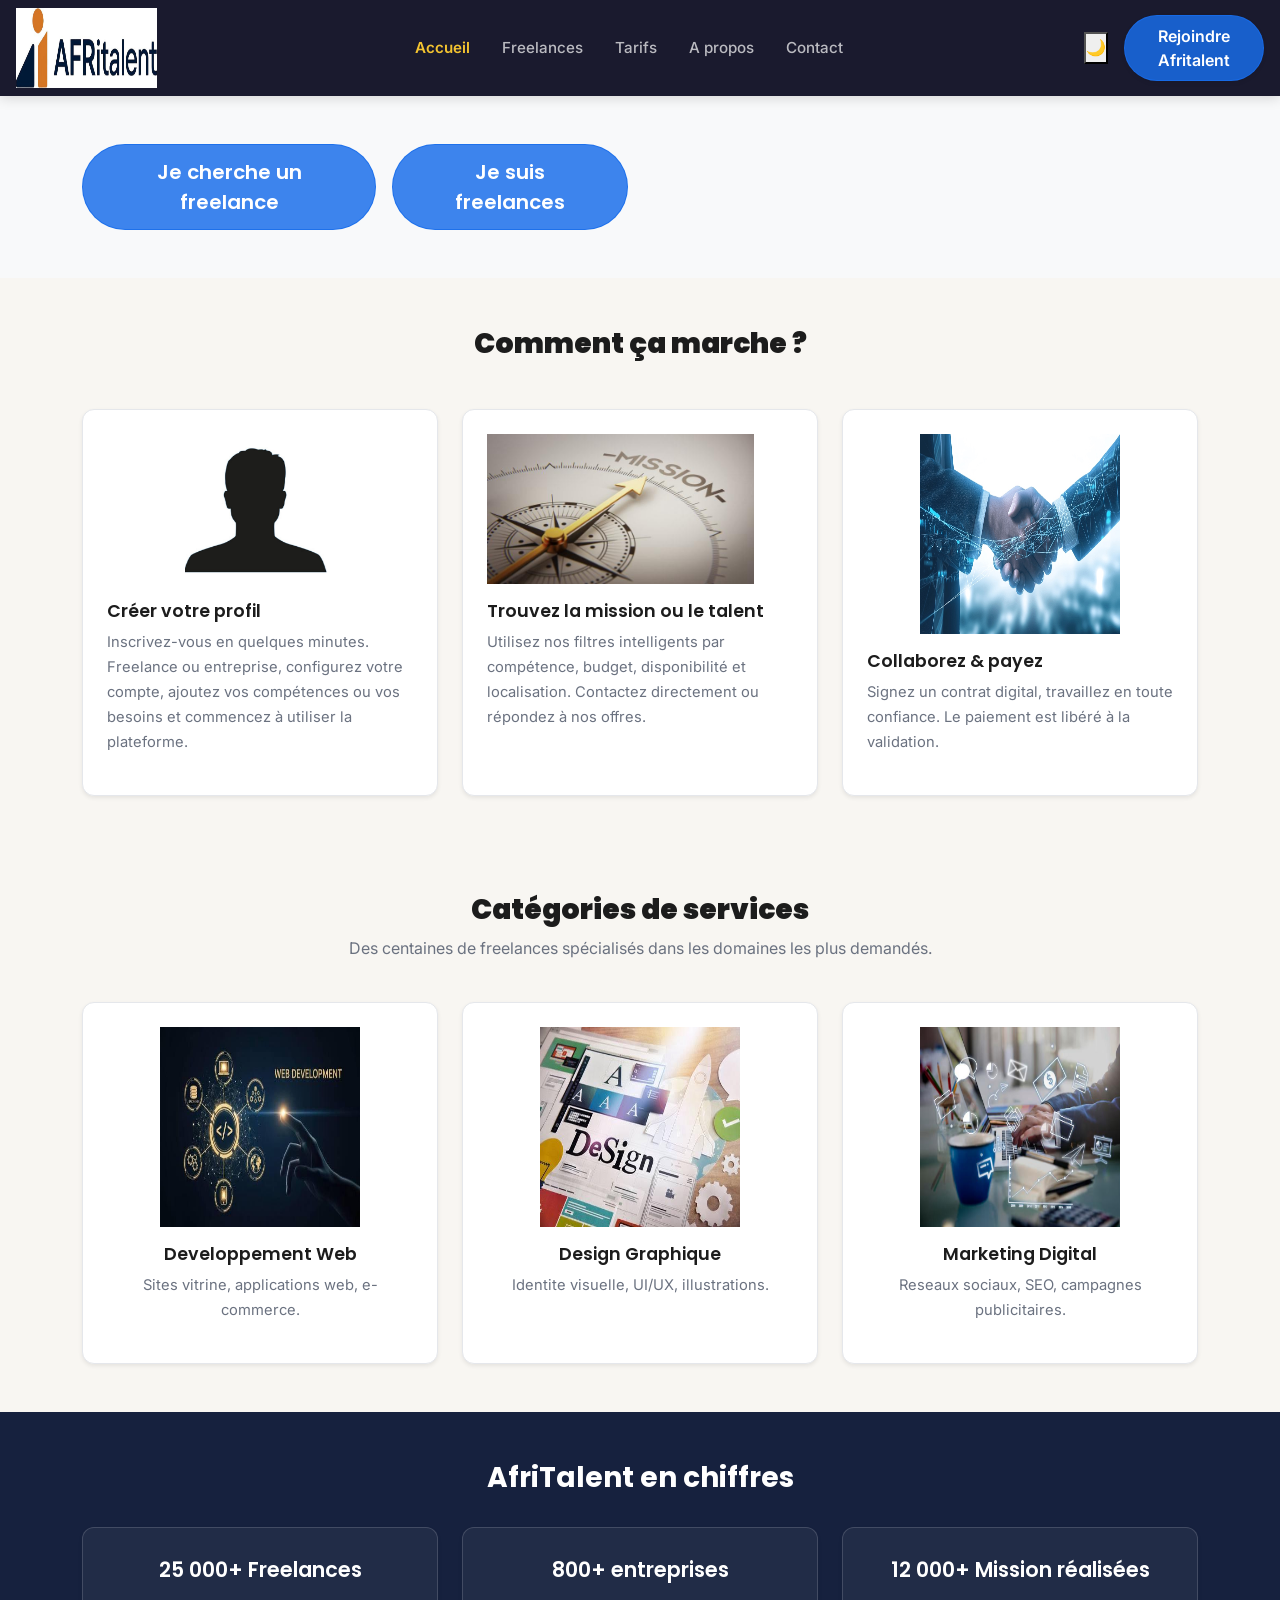
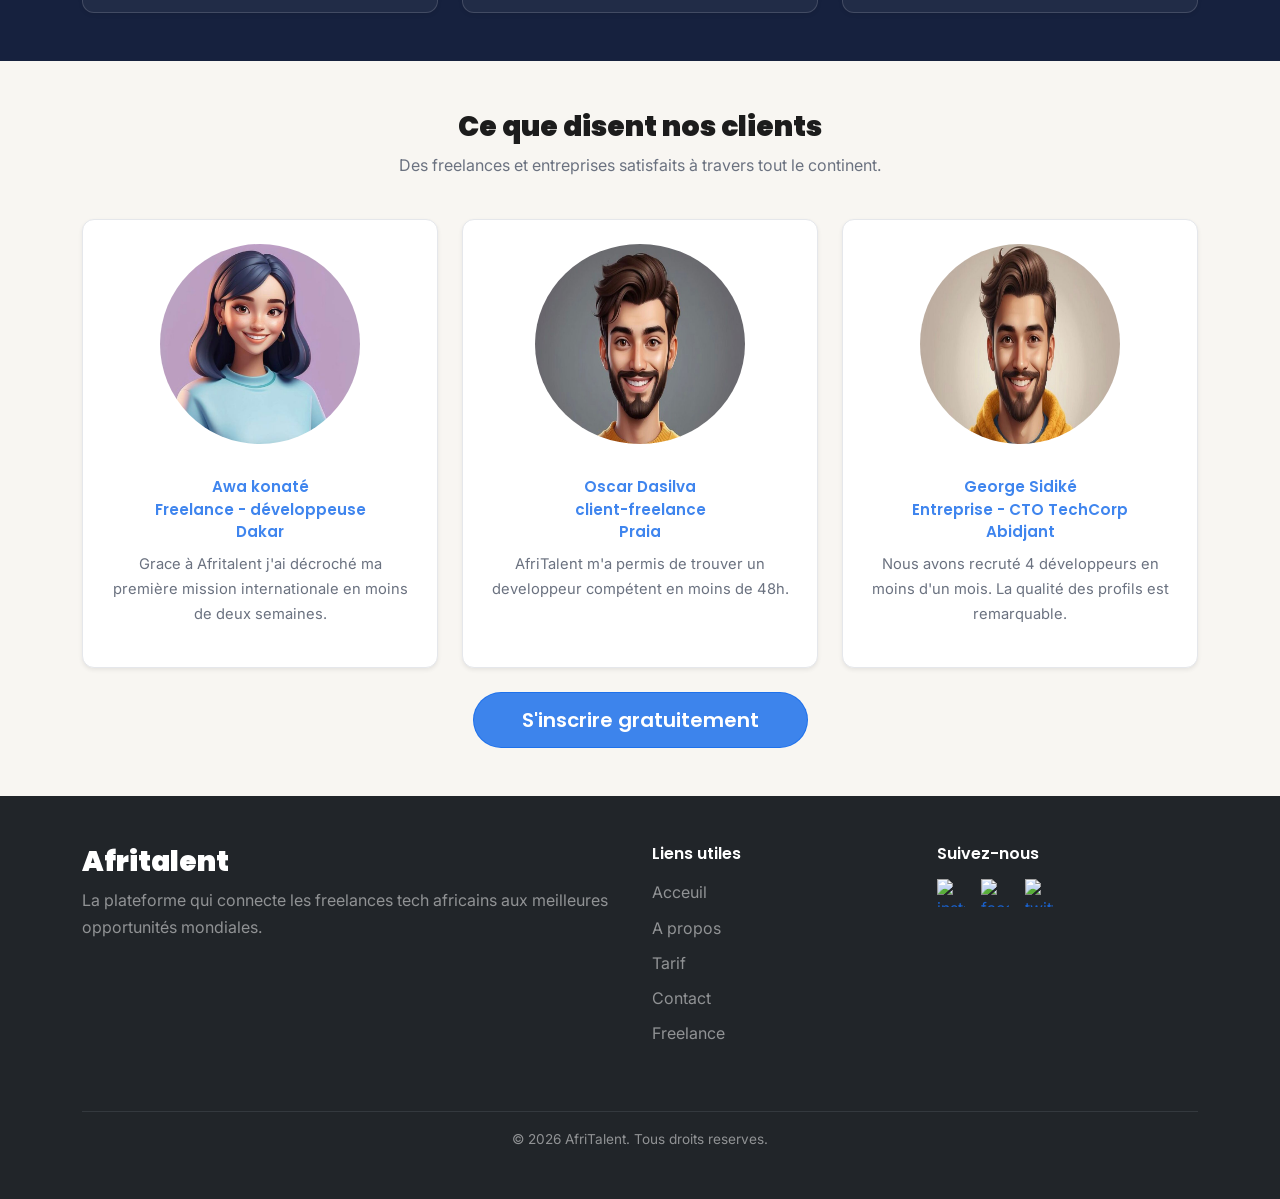
==== commit d681f158: "JS : dark mode avec localStorage, navbar dynamique au scroll" ====
--- a/Index.html
+++ b/Index.html
@@ -33,10 +33,13 @@
 </ul> 
 </div> 
 </div>
+<button id="themeToggle">🌙</button>
   
 <div class="px-3">
         <a href="#" class="btn btn-primary fw-semibold px-4 rounded-pill shadow-sm">Rejoindre Afritalent</a>
     </div>
+
+
 </nav> 
 
 <!-- Contenu principal --> 
@@ -78,6 +81,7 @@
                         
                         <img src="image projet/avatar.jpeg" alt="image projet/avatar.jpeg"height="150" width="150">
                     </div>
+                    
                 <h3>Créer votre profil</h3> 
                 <p>Inscrivez-vous en quelques minutes. Freelance ou entreprise, configurez votre compte, ajoutez vos compétences ou vos besoins et commencez à utiliser la plateforme.</p>
                 </div>
@@ -124,7 +128,7 @@
 <div class="col-md-4"> 
 <div class="border rounded p-4 h-100 shadow-sm">
     <div class="gird">
-    <div>
+    <div class="profil">
         <img src="image projet/web dev.jpeg" alt="image projet/web dev.jpeg"width="200"height="200">
     </div>
 <h3>Developpement Web</h3> 
@@ -135,7 +139,7 @@
 <div class="col-md-4"> 
 <div class="border rounded p-4 h-100 shadow-sm">
     <div class="gird">
-    <div>
+    <div class="profil">
         <img src="image projet/design.jpeg" alt="image projet/design.jpeg"width="200"height="200">
     </div>
 <h3>Design Graphique</h3> 
@@ -146,7 +150,7 @@
 <div class="col-md-4"> 
 <div class="border rounded p-4 h-100 shadow-sm">
     <div class="gird">
-    <div>
+    <div class="profil">
         <img src="image projet/marketing.jpeg" alt="image projet/marketing.jpeg"width="200"height="200">
     </div>
 <h3>Marketing Digital</h3> 
@@ -181,7 +185,7 @@
         <div class="col-md-4">
             <div class="border rounded p-4 h-100 shadow-sm">
                 <div class="gird">
-                <div>
+                <div class="profil">
                     <img src="image projet/user3.jpeg" alt="image projet/user3.jpeg"width="200" height="200" class="rounded-circle mb-3">
                 </div>
             <h3>Awa konaté <br> Freelance - développeuse <br> Dakar</h3>
@@ -193,7 +197,7 @@
           
             <div class="border rounded p-4 h-100 shadow-sm">
                 <div class="gird">
-                  <div>
+                  <div class="profil">
                 <img src="image projet/user4.jpeg" alt="image projet/user4.jpeg"width="210" height="200" class="rounded-circle mb-3">
             </div>
             <h3>Oscar Dasilva <br> client-freelance <br> Praia</h3>
@@ -205,7 +209,7 @@
             <div class="border rounded p-4 h-100 shadow-sm">
                 <div class="gird">
                                  
-                <div>
+                <div class="profil">
                     <img src="image projet/user2.jpeg" alt="image projet/user2.jpeg"width="200" height="200"class="rounded-circle mb-3" >
                 </div>
             <h3>George  Sidiké <br> Entreprise - CTO TechCorp <br> Abidjant</h3>
--- a/css/style.css
+++ b/css/style.css
@@ -120,6 +120,11 @@
   background-color: var(--couleur-carte);
   padding: var(--espace-xl) 0;
 }
+.profil{
+  display: flex;
+  justify-content: center;
+
+}
 
 #hero .btn-primary,
 #temoignages .btn-primary {
@@ -235,4 +240,86 @@
   margin: var(--espace-grand) 0 var(--espace-moyen);
 }
 
-footer .text-white-50.mb-0 { font-size: 0.85rem; }+footer .text-white-50.mb-0 { font-size: 0.85rem; }
+.temoignage-card {
+  background: var(--card-bg);
+  border: 1px solid var(--border);
+  border-radius: 20px;
+  padding: 40px;
+  max-width: 600px;
+  text-align: center;
+}
+
+.temo-text {
+  font-size: 1.1rem;
+  font-style: italic;
+  color: var(--text);
+  margin-bottom: 20px;
+  line-height: 1.7;
+}
+
+.temo-author {
+  font-size: 0.9rem;
+  color: var(--text-muted);
+}
+
+/* Petits ronds du carousel en orange */
+.carousel-indicators [data-bs-slide-to] {
+  background-color: var(--accent) !important;
+}
+
+/* Flèches du carousel en couleur du texte */
+.carousel-control-prev-icon,
+.carousel-control-next-icon {
+  filter: invert(1) sepia(1) saturate(5) hue-rotate(10deg) brightness(0.8);
+}
+/* TABLETTE (768px et plus)  */
+@media (min-width: 768px) {
+  .navbar {
+    font-size: 16px;
+  }
+}
+
+/*  MOBILE (moins de 576px) */
+@media (max-width: 576px) {
+  .navbar-brand img {
+    width: 120px;
+    height: 50px;
+  }
+
+  section {
+    padding: 20px 10px;
+  }
+
+  h2 {
+    font-size: 1.4rem;
+  }
+
+  .btn-lg {
+    font-size: 14px;
+    padding: 8px 16px;
+  }
+}
+
+body[data-theme="dark"] {
+  background-color: #121212 !important;
+  color: #f0f0f0 !important;
+}
+
+body[data-theme="dark"] .card,
+body[data-theme="dark"] .border.rounded {
+  background-color: #1e1e1e !important;
+  border-color: #444 !important;
+  color: #f0f0f0 !important;
+}
+
+body[data-theme="dark"] .bg-light {
+  background-color: #1e1e1e !important;
+}
+
+body[data-theme="dark"] p,
+body[data-theme="dark"] h1,
+body[data-theme="dark"] h2,
+body[data-theme="dark"] h3 {
+  color: #f0f0f0 !important;
+  }
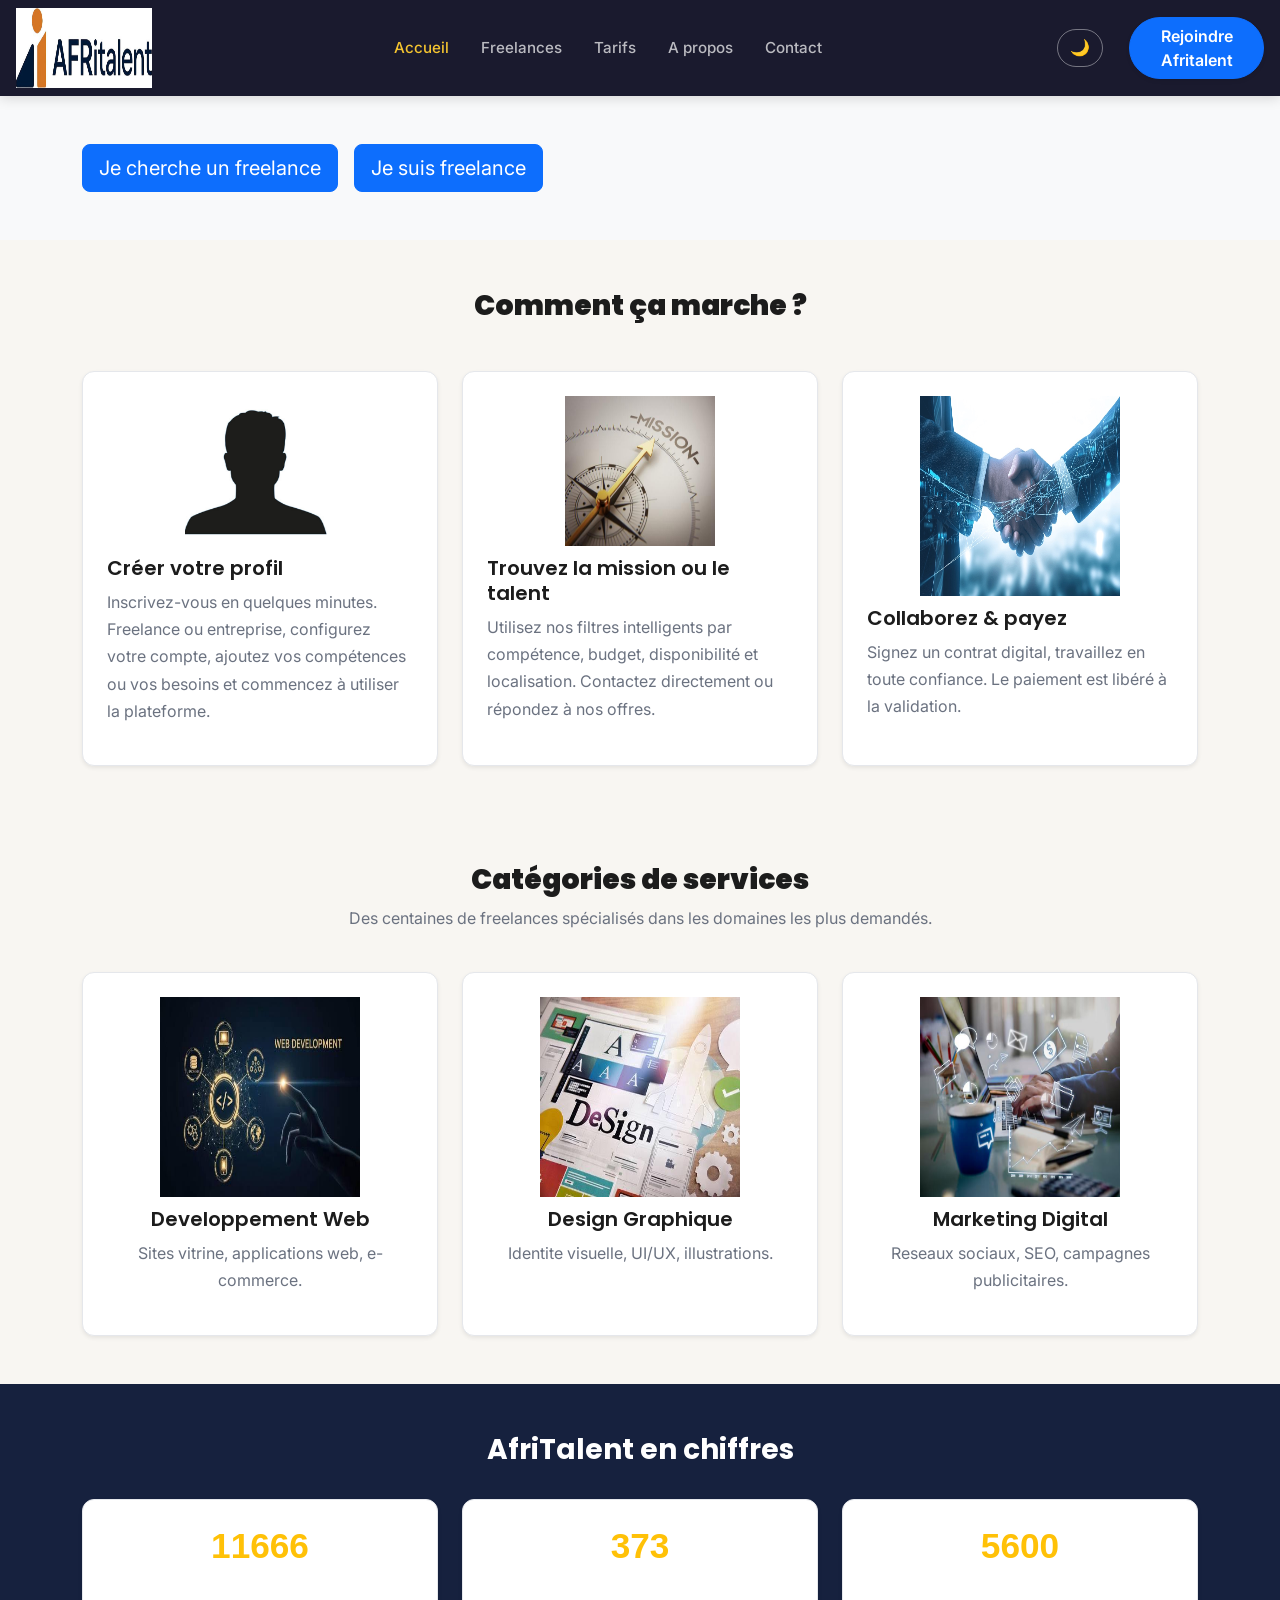
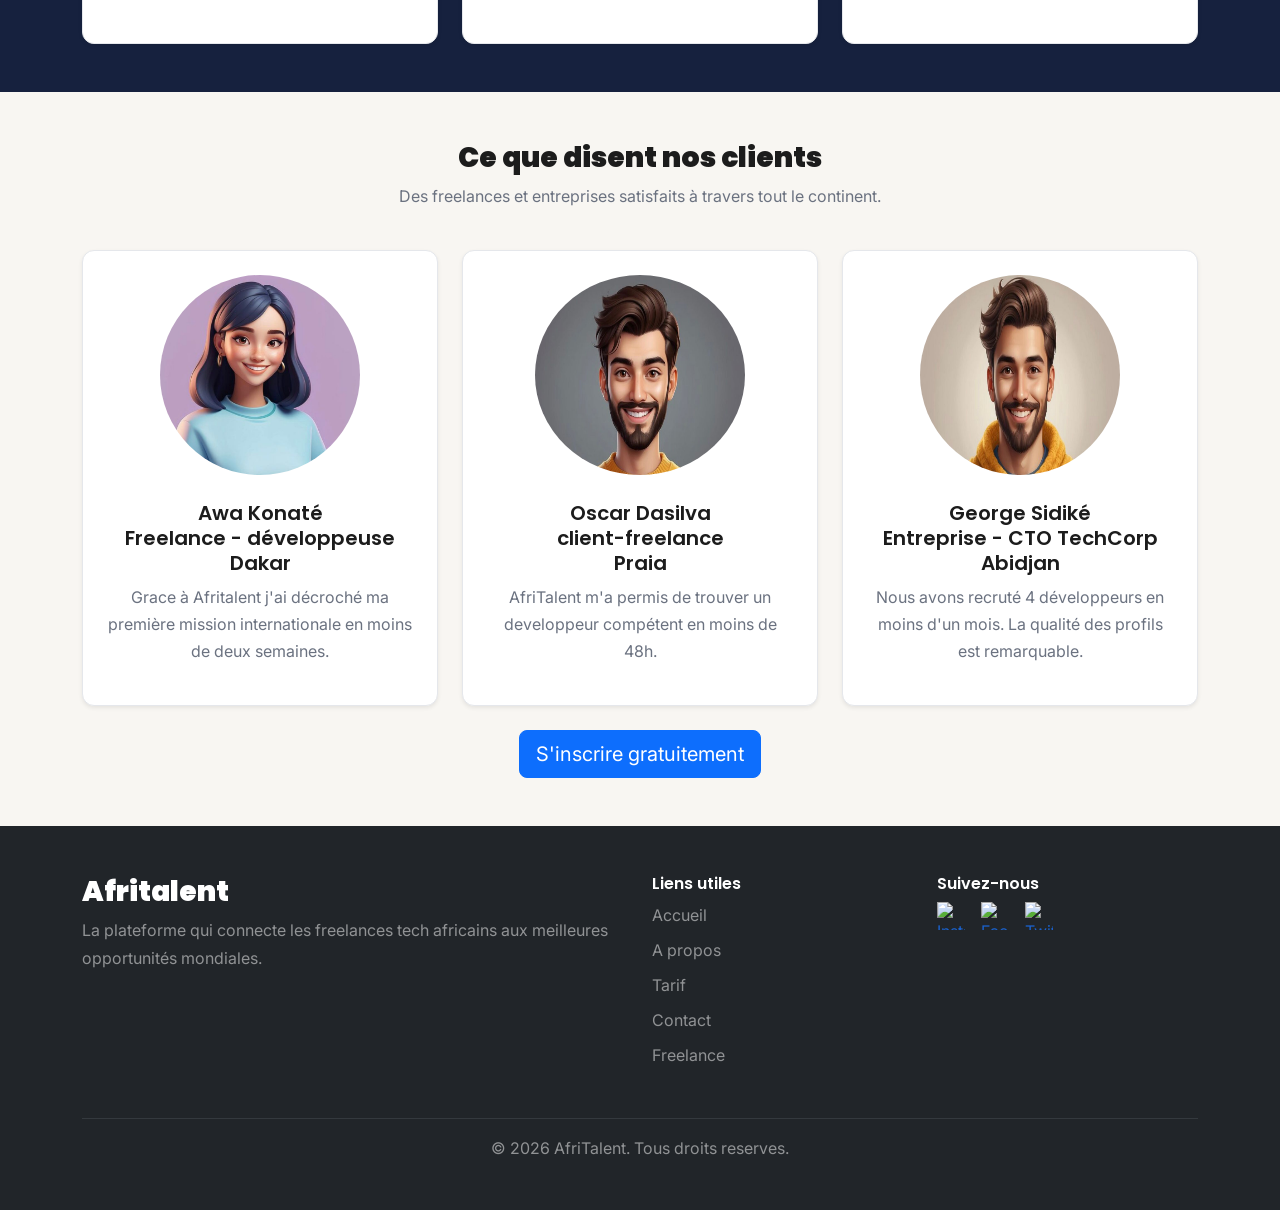
==== commit e6a0dcea: "JS : compteurs animés au scroll et animations fade-in des sections | JS : filtrage dynamique des fre" ====
--- a/Index.html
+++ b/Index.html
@@ -12,7 +12,7 @@
 <!-- Navigation Bootstrap commune a toutes les pages --> 
 <nav class="navbar navbar-expand-lg navbar-dark bg-dark">
 <div class="d-flex align-items-center px-3">
-        <img src="image projet/logo.jpeg" alt="image projet/logo.jpeg" width="200" height="80">
+        <img src="image projet/logo.jpeg" alt="Logo AfriTalent" width="200" height="80">
     </div>
 <div class="container"> 
 <button class="navbar-toggler" type="button" 
@@ -27,7 +27,7 @@
 <ul class="navbar-nav mx-auto"> 
 <li class="nav-item"><a class="nav-link active" href="index.html">Accueil</a></li> 
 <li class="nav-item"><a class="nav-link" href="freelances.html">Freelances</a></li> 
-<li class="nav-item"><a class="nav-link" href="Tarif.html">Tarifs</a></li> 
+<li class="nav-item"><a class="nav-link" href="tarif.html">Tarifs</a></li> 
 <li class="nav-item"><a class="nav-link" href="about.html">A propos</a></li> 
 <li class="nav-item"><a class="nav-link" href="contact.html">Contact</a></li> 
 </ul> 
@@ -38,8 +38,6 @@
 <div class="px-3">
         <a href="#" class="btn btn-primary fw-semibold px-4 rounded-pill shadow-sm">Rejoindre Afritalent</a>
     </div>
-
-
 </nav> 
 
 <!-- Contenu principal --> 
@@ -54,13 +52,13 @@
             <div class="col-md-6">
                 <div class="d-flex gap-3">
                     <a href="freelances.html" class="btn btn-primary btn-lg">Je cherche un freelance</a> 
-                    <button class="btn btn-primary btn-lg">Je suis   freelances</button>
+                    <button class="btn btn-primary btn-lg">Je suis freelance</button>
                 </div>
             </div>
 
             <!-- Image à droite -->
             <div class="col-md-6 text-center">
-                <img src="C:\Users\hp\OneDrive\Desktop\image projet\utilisateur2.jpeg" alt="" class="img-fluid rounded">
+                <img src="image projet/utilisateur2.jpeg" alt="" class="img-fluid rounded">
             </div>
 
         </div>
@@ -69,159 +67,147 @@
 
 <!-- Section Comment ça marche -->
 <section id="comment-ca-marche" class="py-5">
-    
     <div class="container">
-        <h2 class="text-center mb-4"><strong >Comment ça marche ?</strong></h2>
+        <h2 class="text-center mb-4"><strong>Comment ça marche ?</strong></h2>
         <div class="row g-4 mt-2">
             <div class="col-md-4">
                 <div class="border rounded p-4 h-100 shadow-sm">
-                    <div class="gird">
                     <div class="profil">
-                    
-                        
-                        <img src="image projet/avatar.jpeg" alt="image projet/avatar.jpeg"height="150" width="150">
+                        <img src="image projet/avatar.jpeg" alt="Créer votre profil" height="150" width="150">
                     </div>
-                    
-                <h3>Créer votre profil</h3> 
-                <p>Inscrivez-vous en quelques minutes. Freelance ou entreprise, configurez votre compte, ajoutez vos compétences ou vos besoins et commencez à utiliser la plateforme.</p>
-                </div>
-            </div>
+                    <h3>Créer votre profil</h3> 
+                    <p>Inscrivez-vous en quelques minutes. Freelance ou entreprise, configurez votre compte, ajoutez vos compétences ou vos besoins et commencez à utiliser la plateforme.</p>
+                </div>
             </div>
             
             <div class="col-md-4">
                 <div class="border rounded p-4 h-100 shadow-sm">
-                    <div class="gird">
-                    <div>
-                              
-                      <img src="image projet/mission.jpeg" alt="image projet/mission.jpeg"widht="150"height="150">
-                      </div>
-                            
-                <h3>Trouvez la mission ou le talent</h3>
-                <p>Utilisez nos filtres intelligents par compétence, budget, disponibilité et localisation. Contactez directement ou répondez à nos offres.</p>
-                </div>
-            </div>
-            </div>
+                    <div class="profil">
+                        <img src="image projet/mission.jpeg" alt="Trouver une mission" width="150" height="150">
+                    </div>
+                    <h3>Trouvez la mission ou le talent</h3>
+                    <p>Utilisez nos filtres intelligents par compétence, budget, disponibilité et localisation. Contactez directement ou répondez à nos offres.</p>
+                </div>
+            </div>
+
             <div class="col-md-4">
                 <div class="border rounded p-4 h-100 shadow-sm">
-                    <div class="gird">
                     <div class="profil">
-                    <img src="image projet/colloboration.png" alt="image projet/colloboration.png"width="200"height="200">
-                </div>
-                <h3>Collaborez &amp; payez</h3>
-                <p>Signez un contrat digital, travaillez en toute confiance. Le paiement est libéré à la validation.</p>
-                </div>
-            </div>
-        </div>
-    </div>
-    </div>
-    
+                        <img src="image projet/colloboration.png" alt="Collaborer et payer" width="200" height="200">
+                    </div>
+                    <h3>Collaborez &amp; payez</h3>
+                    <p>Signez un contrat digital, travaillez en toute confiance. Le paiement est libéré à la validation.</p>
+                </div>
+            </div>
+        </div>
+    </div>
 </section> 
 
 <!-- Section Services --> 
 <section id="services" class="py-5"> 
 <div class="container text-center">
-    
-
 <h2><strong>Catégories de services</strong></h2> 
 <p>Des centaines de freelances spécialisés dans les domaines les plus demandés.</p>
 <div class="row g-4 mt-2"> 
 <div class="col-md-4"> 
 <div class="border rounded p-4 h-100 shadow-sm">
-    <div class="gird">
     <div class="profil">
-        <img src="image projet/web dev.jpeg" alt="image projet/web dev.jpeg"width="200"height="200">
-    </div>
-<h3>Developpement Web</h3> 
-<p>Sites vitrine, applications web, e-commerce.</p> 
-</div>
-</div> 
+        <img src="image projet/web dev.jpeg" alt="Développement Web" width="200" height="200">
+    </div>
+    <h3>Developpement Web</h3> 
+    <p>Sites vitrine, applications web, e-commerce.</p> 
+</div>
 </div>
 <div class="col-md-4"> 
 <div class="border rounded p-4 h-100 shadow-sm">
-    <div class="gird">
     <div class="profil">
-        <img src="image projet/design.jpeg" alt="image projet/design.jpeg"width="200"height="200">
-    </div>
-<h3>Design Graphique</h3> 
-<p>Identite visuelle, UI/UX, illustrations.</p> 
-</div>
-</div> 
+        <img src="image projet/design.jpeg" alt="Design Graphique" width="200" height="200">
+    </div>
+    <h3>Design Graphique</h3> 
+    <p>Identite visuelle, UI/UX, illustrations.</p> 
+</div>
 </div>
 <div class="col-md-4"> 
 <div class="border rounded p-4 h-100 shadow-sm">
-    <div class="gird">
     <div class="profil">
-        <img src="image projet/marketing.jpeg" alt="image projet/marketing.jpeg"width="200"height="200">
-    </div>
-<h3>Marketing Digital</h3> 
-<p>Reseaux sociaux, SEO, campagnes publicitaires.</p> 
+        <img src="image projet/marketing.jpeg" alt="Marketing Digital" width="200" height="200">
+    </div>
+    <h3>Marketing Digital</h3> 
+    <p>Reseaux sociaux, SEO, campagnes publicitaires.</p> 
 </div>
 </div> 
 </div> 
-</div> 
-</div>
-</div> 
+</div>
 </section> 
 
 <!-- Section Statistiques --> 
-<section id="statistiques" class="py-5 bg-dark text-white"> 
-<div class="container"> 
-<h2 class="text-center" style="color:white;">AfriTalent en chiffres</h2> 
-<div class="row text-center g-4 mt-2"> 
-<div class="col-md-4"><div class="border rounded p-4 h-100 shadow-sm"><p>25 000+ Freelances</p></div></div> 
-<div class="col-md-4"><div class="border rounded p-4 h-100 shadow-sm"><p>800+ entreprises</p></div></div> 
-<div class="col-md-4"><div class="border rounded p-4 h-100 shadow-sm"><p>12 000+ Mission réalisées</p></div></div> 
-</div> 
-</div> 
-</section> 
+<section id="statistiques" class="py-5 bg-dark text-white fade-section"> 
+  <div class="container"> 
+    <h2 class="text-center text-white">AfriTalent en chiffres</h2> 
+    <div class="row text-center g-4 mt-2"> 
+
+      <div class="col-md-4">
+        <div class="border rounded p-4 h-100 shadow-sm">
+          <h2 class="text-warning" data-target="25000">0</h2>
+          <p>Freelances</p>
+        </div>
+      </div>
+
+      <div class="col-md-4">
+        <div class="border rounded p-4 h-100 shadow-sm">
+          <h2 class="text-warning" data-target="800">0</h2>
+          <p>Entreprises</p>
+        </div>
+      </div>
+
+      <div class="col-md-4">
+        <div class="border rounded p-4 h-100 shadow-sm">
+          <h2 class="text-warning" data-target="12000">0</h2>
+          <p>Missions réalisées</p>
+        </div>
+      </div>
+
+    </div> 
+  </div> 
+</section>
 
 <!-- Section Temoignages --> 
 <section id="temoignages" class="py-5"> 
 <div class="container text-center"> 
 <h2><strong>Ce que disent nos clients</strong></h2> 
 <p>Des freelances et entreprises satisfaits à travers tout le continent.</p>
-<blockquote class="blockquote">
-    <div class="row g-4 mt-2">
-        <div class="col-md-4">
-            <div class="border rounded p-4 h-100 shadow-sm">
-                <div class="gird">
-                <div class="profil">
-                    <img src="image projet/user3.jpeg" alt="image projet/user3.jpeg"width="200" height="200" class="rounded-circle mb-3">
-                </div>
-            <h3>Awa konaté <br> Freelance - développeuse <br> Dakar</h3>
+<div class="row g-4 mt-2">
+    <div class="col-md-4">
+        <div class="border rounded p-4 h-100 shadow-sm">
+            <div class="profil">
+                <img src="image projet/user3.jpeg" alt="Awa Konaté" width="200" height="200" class="rounded-circle mb-3">
+            </div>
+            <h3>Awa Konaté <br> Freelance - développeuse <br> Dakar</h3>
             <p>Grace à Afritalent j'ai décroché ma première mission internationale en moins de deux semaines.</p>
-            </div>
-        </div>
-        </div>
-        <div class="col-md-4">
-          
-            <div class="border rounded p-4 h-100 shadow-sm">
-                <div class="gird">
-                  <div class="profil">
-                <img src="image projet/user4.jpeg" alt="image projet/user4.jpeg"width="210" height="200" class="rounded-circle mb-3">
+        </div>
+    </div>
+    <div class="col-md-4">
+        <div class="border rounded p-4 h-100 shadow-sm">
+            <div class="profil">
+                <img src="image projet/user4.jpeg" alt="Oscar Dasilva" width="210" height="200" class="rounded-circle mb-3">
             </div>
             <h3>Oscar Dasilva <br> client-freelance <br> Praia</h3>
             <p>AfriTalent m'a permis de trouver un developpeur compétent en moins de 48h.</p>
-            </div>
-        </div>
-        </div>
-        <div class="col-md-4">
-            <div class="border rounded p-4 h-100 shadow-sm">
-                <div class="gird">
-                                 
-                <div class="profil">
-                    <img src="image projet/user2.jpeg" alt="image projet/user2.jpeg"width="200" height="200"class="rounded-circle mb-3" >
-                </div>
-            <h3>George  Sidiké <br> Entreprise - CTO TechCorp <br> Abidjant</h3>
+        </div>
+    </div>
+    <div class="col-md-4">
+        <div class="border rounded p-4 h-100 shadow-sm">
+            <div class="profil">
+                <img src="image projet/user2.jpeg" alt="George Sidiké" width="200" height="200" class="rounded-circle mb-3">
+            </div>
+            <h3>George Sidiké <br> Entreprise - CTO TechCorp <br> Abidjan</h3>
             <p>Nous avons recruté 4 développeurs en moins d'un mois. La qualité des profils est remarquable.</p>
-            </div>
-        </div>
-        </div>
-    </div>
-</blockquote>
+        </div>
+    </div>
+</div>
 <div class="mt-4">
-        <button class="btn btn-primary btn-lg">S'inscrire gratuitement</button>
-    </div>
+    <button class="btn btn-primary btn-lg">S'inscrire gratuitement</button>
+</div>
 </div>    
 </section>
 
@@ -232,36 +218,33 @@
 <div class="container">
     <div class="row">
 
-        <!-- AfriTalent description - pas en grid interne -->
         <div class="col-lg-6 mb-4">
-            <h2 class="text-warning"><strong style="color: white;">Afritalent</strong></h2>
+            <h2><strong style="color: white;">Afritalent</strong></h2>
             <p class="text-white-50">La plateforme qui connecte les freelances tech africains aux meilleures opportunités mondiales.</p>
         </div>
 
-        <!-- Liens utiles - pas en grid interne -->
         <div class="col-lg-3 mb-4">
             <h3 class="h5">Liens utiles</h3>
             <ul class="list-unstyled">
-                <li><a href="Index.html" class="text-white-50 text-decoration-none">Acceuil</a></li>
-                <li><a href="About.html" class="text-white-50 text-decoration-none">A propos</a></li>
-                <li><a href="Tarif.html" class="text-white-50 text-decoration-none">Tarif</a></li>
-                <li><a href="Contact.html" class="text-white-50 text-decoration-none">Contact</a></li>
-                <li><a href="Freelances.html" class="text-white-50 text-decoration-none">Freelance</a></li>
+                <li><a href="index.html" class="text-white-50 text-decoration-none">Accueil</a></li>
+                <li><a href="about.html" class="text-white-50 text-decoration-none">A propos</a></li>
+                <li><a href="tarif.html" class="text-white-50 text-decoration-none">Tarif</a></li>
+                <li><a href="contact.html" class="text-white-50 text-decoration-none">Contact</a></li>
+                <li><a href="freelances.html" class="text-white-50 text-decoration-none">Freelance</a></li>
             </ul>
         </div>
 
-        <!-- Réseaux sociaux -->
         <div class="col-lg-3 mb-4">
             <h3 class="h5">Suivez-nous</h3>
             <div class="d-flex gap-3 mt-2">
                 <a href="https://www.instagram.com" target="_blank">
-                    <img src="https://tse4.mm.bing.net/th/id/OIP.JtmXSh_uyZBaTg1eXd-NtgHaHa?rs=1&pid=ImgDetMain&o=7&rm=3" alt="instagram" width="28" height="28">
+                    <img src="https://tse4.mm.bing.net/th/id/OIP.JtmXSh_uyZBaTg1eXd-NtgHaHa?rs=1&pid=ImgDetMain&o=7&rm=3" alt="Instagram" width="28" height="28">
                 </a>
                 <a href="https://www.facebook.com" target="_blank">
-                    <img src="https://static.vecteezy.com/system/resources/previews/025/734/144/non_2x/social-media-icon-free-png.png" alt="facebook" width="28" height="28">
+                    <img src="https://static.vecteezy.com/system/resources/previews/025/734/144/non_2x/social-media-icon-free-png.png" alt="Facebook" width="28" height="28">
                 </a>
                 <a href="https://www.twitter.com" target="_blank">
-                    <img src="https://static.vecteezy.com/system/resources/previews/018/930/745/original/twitter-logo-twitter-icon-transparent-free-free-png.png" alt="twitter" width="28" height="28">
+                    <img src="https://static.vecteezy.com/system/resources/previews/018/930/745/original/twitter-logo-twitter-icon-transparent-free-free-png.png" alt="Twitter" width="28" height="28">
                 </a>
             </div>
         </div>
--- a/css/style.css
+++ b/css/style.css
@@ -1,3 +1,12 @@
+/* ================================================================
+   STYLE.CSS – AfriTalent
+   Organisé par commits pour faciliter la lecture
+================================================================ */
+
+/* ================================================================
+   VARIABLES CSS
+   Changer une valeur ici met à jour tout le site
+================================================================ */
 @import url('https://fonts.googleapis.com/css2?family=Poppins:wght@400;600;700&family=Inter:wght@400;500;600&display=swap');
 
 :root {
@@ -12,7 +21,7 @@
   --couleur-texte-clair: rgba(255,255,255,0.70);
 
   --police-titres: 'Poppins', sans-serif;
-  --police-texte:  'Inter',   sans-serif;
+  --police-texte:  'Inter', sans-serif;
 
   --espace-petit:  0.5rem;
   --espace-moyen:  1rem;
@@ -25,6 +34,9 @@
   --ombre-nav:     0 2px 12px rgba(0,0,0,0.15);
 }
 
+/* ================================================================
+   BASE
+================================================================ */
 *, *::before, *::after {
   margin: 0;
   padding: 0;
@@ -67,19 +79,24 @@
 
 ul, ol { list-style: none; padding: 0; margin: 0; }
 
+/* ================================================================
+   COMMIT 6 – NAVBAR
+================================================================ */
 .navbar {
   background-color: var(--couleur-secondaire) !important;
   box-shadow: var(--ombre-nav);
   padding-top: var(--espace-petit);
   padding-bottom: var(--espace-petit);
   font-family: var(--police-texte);
-}
-
-.navbar-brand {
-  font-family: var(--police-titres);
-  font-size: 1.5rem;
-  font-weight: 700;
-  color: var(--couleur-accent) !important;
+  /* Transition pour l'effet shrink au scroll */
+  transition: padding 0.3s ease, box-shadow 0.3s ease;
+}
+
+/* Classe ajoutée par JS quand l'utilisateur scrolle */
+.navbar.scrolled {
+  box-shadow: 0 4px 20px rgba(0,0,0,0.4);
+  padding-top: 4px !important;
+  padding-bottom: 4px !important;
 }
 
 .navbar .nav-link {
@@ -91,59 +108,110 @@
   transition: background-color 0.2s ease, color 0.2s ease;
 }
 
-.navbar .nav-link:hover {
-  color: var(--couleur-accent) !important;
-  background-color: rgba(244, 196, 48, 0.1);
-}
-
+.navbar .nav-link:hover,
 .navbar .nav-link.active {
   color: var(--couleur-accent) !important;
-  font-weight: 600;
-}
-
-.navbar .btn-primary {
-  background-color: var(--couleur-primaire) !important;
-  border-color: var(--couleur-primaire) !important;
-  font-weight: 600;
-  border-radius: var(--arrondi-btn);
-  padding: var(--espace-petit) var(--espace-grand);
-  transition: background-color 0.2s ease, transform 0.15s ease;
-}
-
-.navbar .btn-primary:hover {
-  background-color: var(--couleur-accent) !important;
-  border-color: var(--couleur-accent) !important;
-  transform: translateY(-1px);
-}
-
-#hero {
-  background-color: var(--couleur-carte);
-  padding: var(--espace-xl) 0;
-}
-.profil{
-  display: flex;
-  justify-content: center;
-
-}
-
-#hero .btn-primary,
-#temoignages .btn-primary {
-  background-color: var(--couleur-primaire);
-  border-color: var(--couleur-primaire);
-  border-radius: var(--arrondi-btn);
-  font-family: var(--police-titres);
-  font-weight: 600;
-  padding: 0.75rem var(--espace-grand);
-  transition: background-color 0.2s ease, transform 0.15s ease;
-}
-
-#hero .btn-primary:hover,
-#temoignages .btn-primary:hover {
+}
+
+/* Bouton dark/light mode */
+#themeToggle {
+  background: transparent;
+  border: 1px solid rgba(255,255,255,0.4);
+  color: white;
+  border-radius: 50px;
+  padding: 4px 12px;
+  font-size: 1rem;
+  cursor: pointer;
+  margin: 0 10px;
+  transition: background 0.3s ease;
+}
+
+#themeToggle:hover {
+  background: rgba(255,255,255,0.15);
+}
+
+/* ================================================================
+   COMMIT 6 – BOUTON RETOUR EN HAUT
+   Caché par défaut (opacity 0), affiché par JS au scroll
+================================================================ */
+#backToTop {
+  position: fixed;
+  bottom: 30px;
+  right: 30px;
+  width: 46px;
+  height: 46px;
   background-color: var(--couleur-accent);
-  border-color: var(--couleur-accent);
-  transform: translateY(-2px);
-}
-
+  color: #000;
+  border: none;
+  border-radius: 50%;
+  font-size: 1.3rem;
+  cursor: pointer;
+  opacity: 0;               /* caché par défaut */
+  pointer-events: none;     /* non cliquable quand caché */
+  transition: opacity 0.3s ease;
+  z-index: 9999;
+  box-shadow: 0 4px 12px rgba(0,0,0,0.3);
+}
+
+/* ================================================================
+   COMMIT 6 – DARK MODE
+   S'active quand body a l'attribut data-theme="dark"
+================================================================ */
+body[data-theme="dark"] {
+  background-color: #121212 !important;
+  color: #f0f0f0 !important;
+}
+
+body[data-theme="dark"] .card,
+body[data-theme="dark"] .border.rounded {
+  background-color: #1e1e1e !important;
+  border-color: #444 !important;
+  color: #f0f0f0 !important;
+}
+
+body[data-theme="dark"] .bg-light {
+  background-color: #1e1e1e !important;
+}
+
+body[data-theme="dark"] p,
+body[data-theme="dark"] h1,
+body[data-theme="dark"] h2,
+body[data-theme="dark"] h3,
+body[data-theme="dark"] h4,
+body[data-theme="dark"] h5 {
+  color: #f0f0f0 !important;
+}
+
+body[data-theme="dark"] .text-muted {
+  color: #aaa !important;
+}
+
+body[data-theme="dark"] .form-control,
+body[data-theme="dark"] .form-select {
+  background-color: #2a2a2a;
+  color: #f0f0f0;
+  border-color: #555;
+}
+
+/* ================================================================
+   COMMIT 7 – ANIMATIONS FADE-IN
+   Les sections partent de opacity 0 et descendent
+   La classe .visible (ajoutée par JS) les fait apparaître
+================================================================ */
+.fade-section {
+  opacity: 0;
+  transform: translateY(30px);
+  transition: opacity 0.6s ease, transform 0.6s ease;
+}
+
+.fade-section.visible {
+  opacity: 1;
+  transform: translateY(0);
+}
+
+/* ================================================================
+   CARTES (hover effect – COMMIT 4)
+================================================================ */
 .border.rounded {
   border-color: #E5E7EB !important;
   border-radius: var(--arrondi-carte) !important;
@@ -157,169 +225,89 @@
   box-shadow: 0 8px 24px rgba(0,0,0,0.12);
 }
 
-.border.rounded h3 {
-  font-size: 1.1rem;
-  font-weight: 600;
-  color: var(--couleur-texte);
-  margin-top: var(--espace-moyen);
-  margin-bottom: var(--espace-petit);
-}
-
-.border.rounded p {
-  font-size: 0.92rem;
-  color: var(--couleur-texte-doux);
-}
-
+.card {
+  transition: transform 0.2s ease, box-shadow 0.2s ease;
+  border-radius: var(--arrondi-carte) !important;
+}
+
+.card:hover {
+  transform: translateY(-4px);
+  box-shadow: 0 8px 24px rgba(0,0,0,0.12) !important;
+}
+
+/* Images centrées dans les cartes */
+.profil {
+  display: flex;
+  justify-content: center;
+  margin-bottom: 10px;
+}
+
+/* ================================================================
+   SECTION STATISTIQUES
+================================================================ */
 #statistiques {
   background-color: var(--couleur-fond-sombre) !important;
 }
 
-#statistiques h2 {
-  color: var(--couleur-accent);
+#statistiques h2.text-warning {
+  font-size: 2.2rem;
+  font-weight: 800;
 }
 
 #statistiques p {
-  font-family: var(--police-titres);
-  font-size: 1.3rem;
-  font-weight: 600;
-  color: #FFFFFF;
-  margin: 0;
-}
-
-#statistiques .border.rounded {
-  background-color: rgba(255,255,255,0.05);
-  border-color: rgba(255,255,255,0.15) !important;
-  box-shadow: none;
-}
-
-#statistiques .border.rounded:hover {
-  background-color: rgba(244,196,48,0.1);
-}
-
-#temoignages { background-color: var(--couleur-fond); }
-
-#temoignages h3 {
-  font-size: 0.95rem;
-  font-weight: 600;
-  color: var(--couleur-primaire);
-  line-height: 1.5;
-  margin-top: var(--espace-moyen);
-}
-
-#temoignages .btn-primary {
-  padding: 0.75rem var(--espace-xl);
-}
-
+  color: #fff;
+  font-size: 1rem;
+}
+
+/* ================================================================
+   FOOTER
+================================================================ */
 footer {
   background-color: var(--couleur-secondaire) !important;
   font-family: var(--police-texte);
 }
 
-footer h2 {
-  font-family: var(--police-titres);
-  color: var(--couleur-accent) !important;
-  font-size: 1.75rem;
-}
-
-footer h3, footer .h5 {
-  font-family: var(--police-titres);
-  color: #FFFFFF;
-  font-size: 1rem;
-  font-weight: 600;
-  margin-bottom: var(--espace-moyen);
-}
-
-footer a.text-white-50:hover {
-  color: var(--couleur-accent) !important;
-}
-
+footer h2 { color: #fff !important; }
+footer h3, footer .h5 { color: #fff; font-size: 1rem; font-weight: 600; }
+footer a.text-white-50:hover { color: var(--couleur-accent) !important; }
 footer .list-unstyled li { margin-bottom: var(--espace-petit); }
 
-footer hr {
-  border-color: rgba(255,255,255,0.15) !important;
-  margin: var(--espace-grand) 0 var(--espace-moyen);
-}
-
-footer .text-white-50.mb-0 { font-size: 0.85rem; }
-.temoignage-card {
-  background: var(--card-bg);
-  border: 1px solid var(--border);
-  border-radius: 20px;
-  padding: 40px;
-  max-width: 600px;
-  text-align: center;
-}
-
-.temo-text {
-  font-size: 1.1rem;
-  font-style: italic;
-  color: var(--text);
-  margin-bottom: 20px;
-  line-height: 1.7;
-}
-
-.temo-author {
-  font-size: 0.9rem;
-  color: var(--text-muted);
-}
-
-/* Petits ronds du carousel en orange */
-.carousel-indicators [data-bs-slide-to] {
-  background-color: var(--accent) !important;
-}
-
-/* Flèches du carousel en couleur du texte */
-.carousel-control-prev-icon,
-.carousel-control-next-icon {
-  filter: invert(1) sepia(1) saturate(5) hue-rotate(10deg) brightness(0.8);
-}
-/* TABLETTE (768px et plus)  */
+/* ================================================================
+   COMMIT 5 – RESPONSIVE (media queries)
+================================================================ */
+
+/* TABLETTE (768px et plus) */
 @media (min-width: 768px) {
-  .navbar {
-    font-size: 16px;
+  .navbar { font-size: 16px; }
+}
+
+/* MOBILE (moins de 576px) */
+@media (max-width: 576px) {
+
+  /* Logo plus petit sur mobile */
+  .navbar img {
+    width: 120px !important;
+    height: 50px !important;
   }
-}
-
-/*  MOBILE (moins de 576px) */
-@media (max-width: 576px) {
-  .navbar-brand img {
-    width: 120px;
-    height: 50px;
-  }
-
-  section {
-    padding: 20px 10px;
-  }
-
-  h2 {
-    font-size: 1.4rem;
-  }
-
+
+  /* Sections moins espacées */
+  section { padding: 20px 10px; }
+
+  /* Titres plus petits */
+  h2 { font-size: 1.4rem; }
+
+  /* Boutons plus compacts */
   .btn-lg {
     font-size: 14px;
     padding: 8px 16px;
   }
-}
-
-body[data-theme="dark"] {
-  background-color: #121212 !important;
-  color: #f0f0f0 !important;
-}
-
-body[data-theme="dark"] .card,
-body[data-theme="dark"] .border.rounded {
-  background-color: #1e1e1e !important;
-  border-color: #444 !important;
-  color: #f0f0f0 !important;
-}
-
-body[data-theme="dark"] .bg-light {
-  background-color: #1e1e1e !important;
-}
-
-body[data-theme="dark"] p,
-body[data-theme="dark"] h1,
-body[data-theme="dark"] h2,
-body[data-theme="dark"] h3 {
-  color: #f0f0f0 !important;
-  }+
+  /* Bouton retour en haut plus petit */
+  #backToTop {
+    bottom: 16px;
+    right: 16px;
+    width: 38px;
+    height: 38px;
+    font-size: 1rem;
+  }
+}
